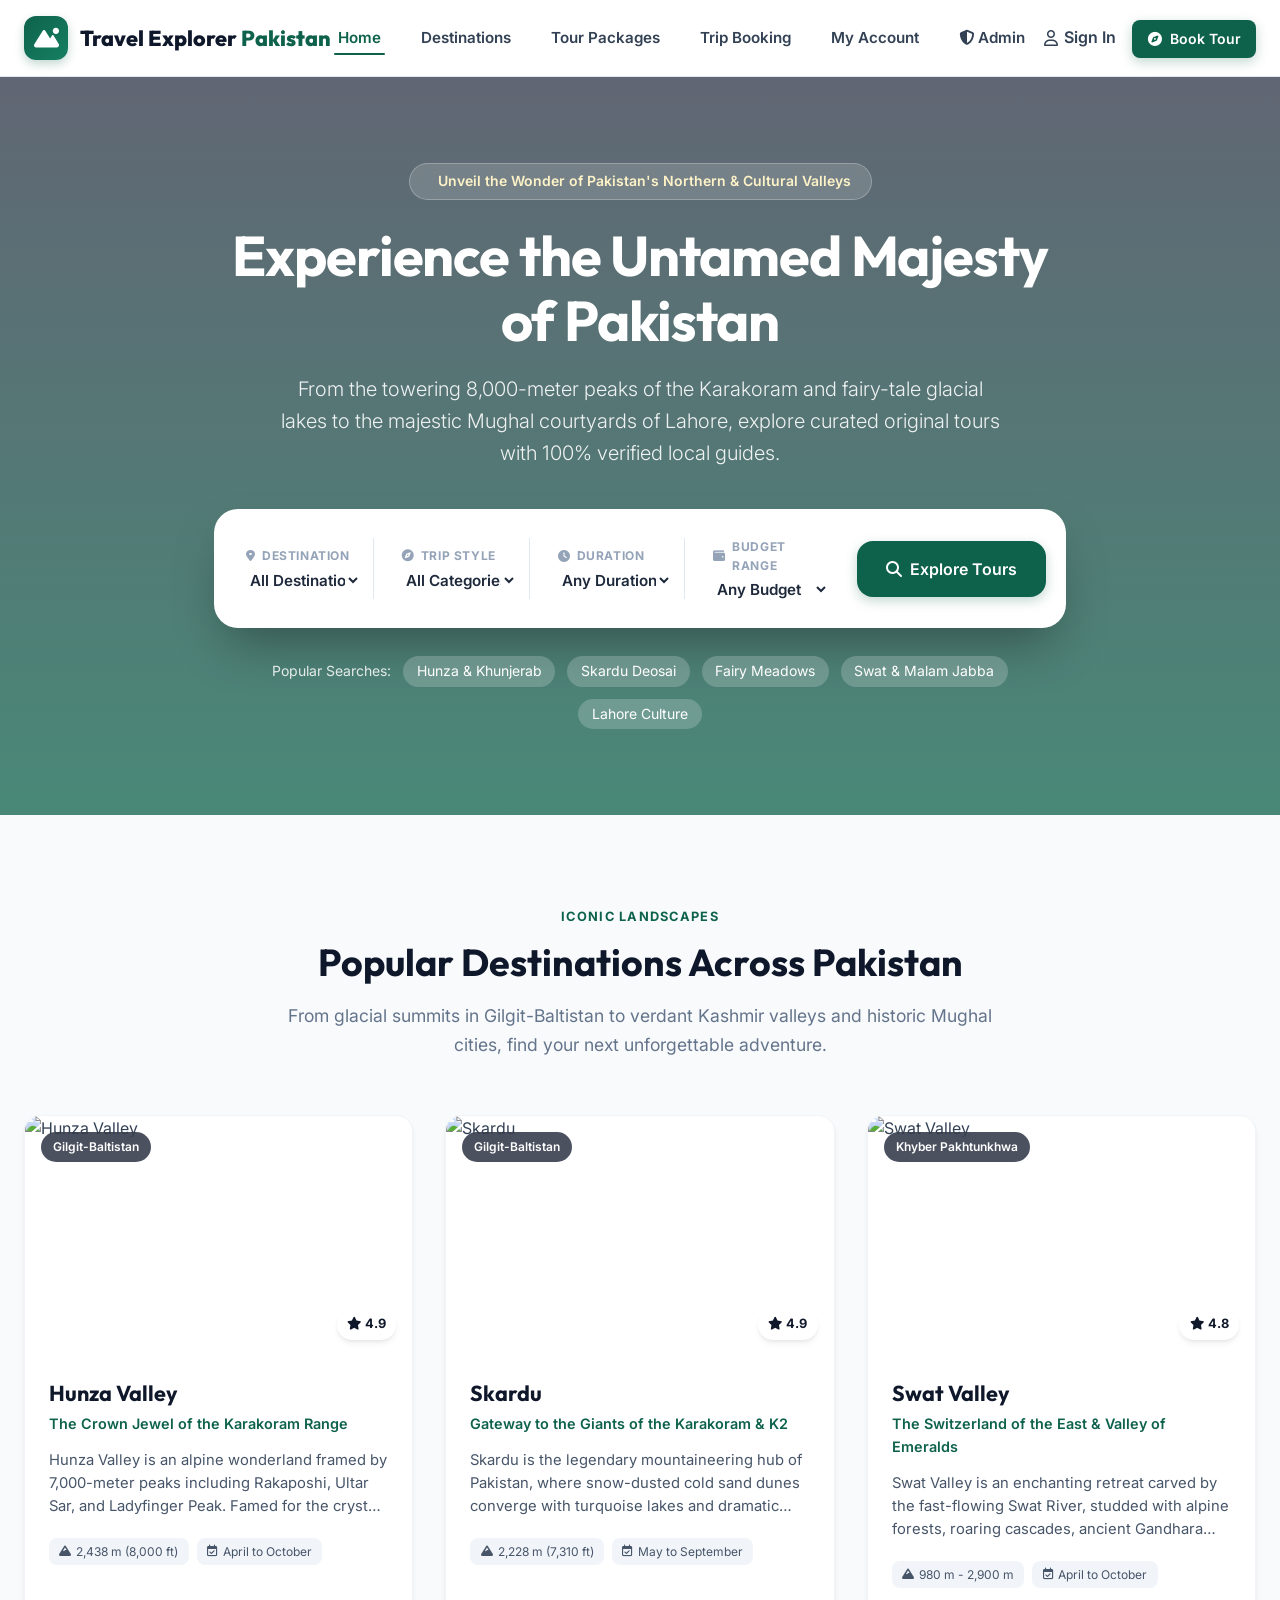
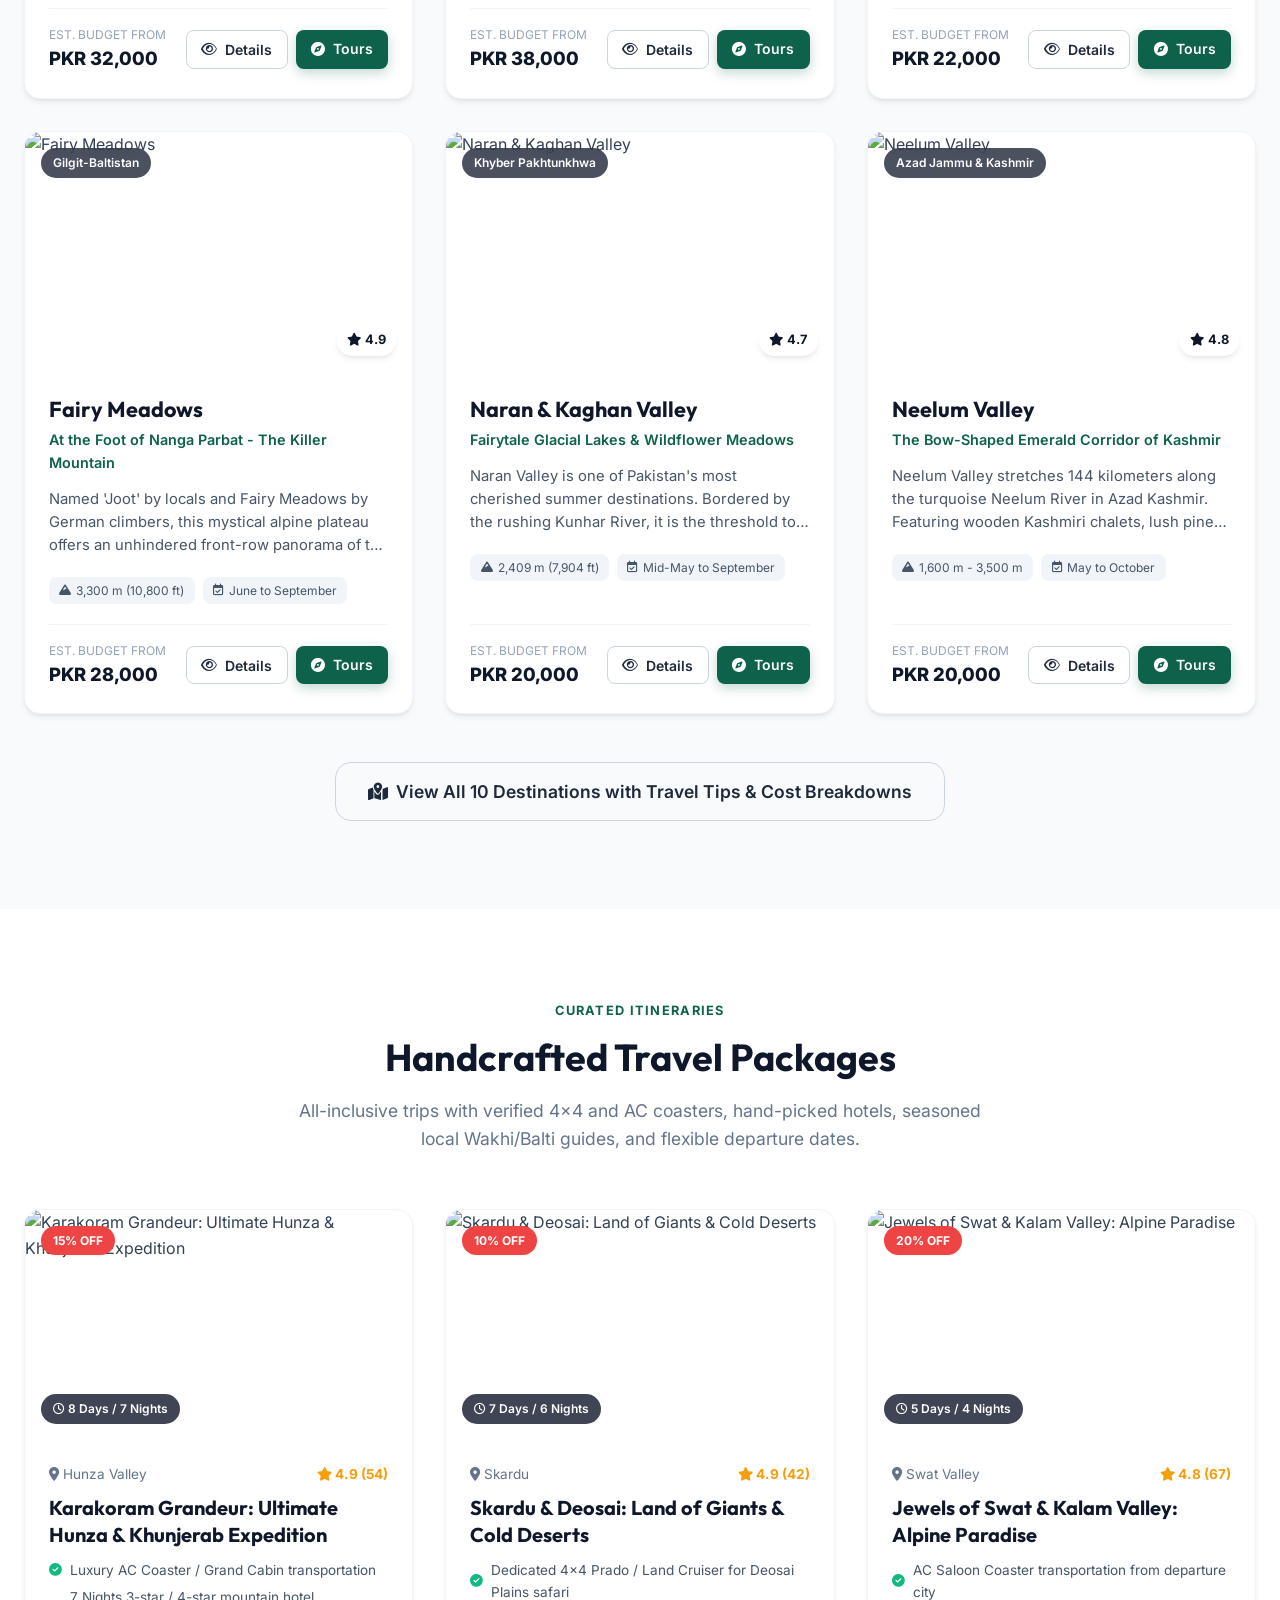
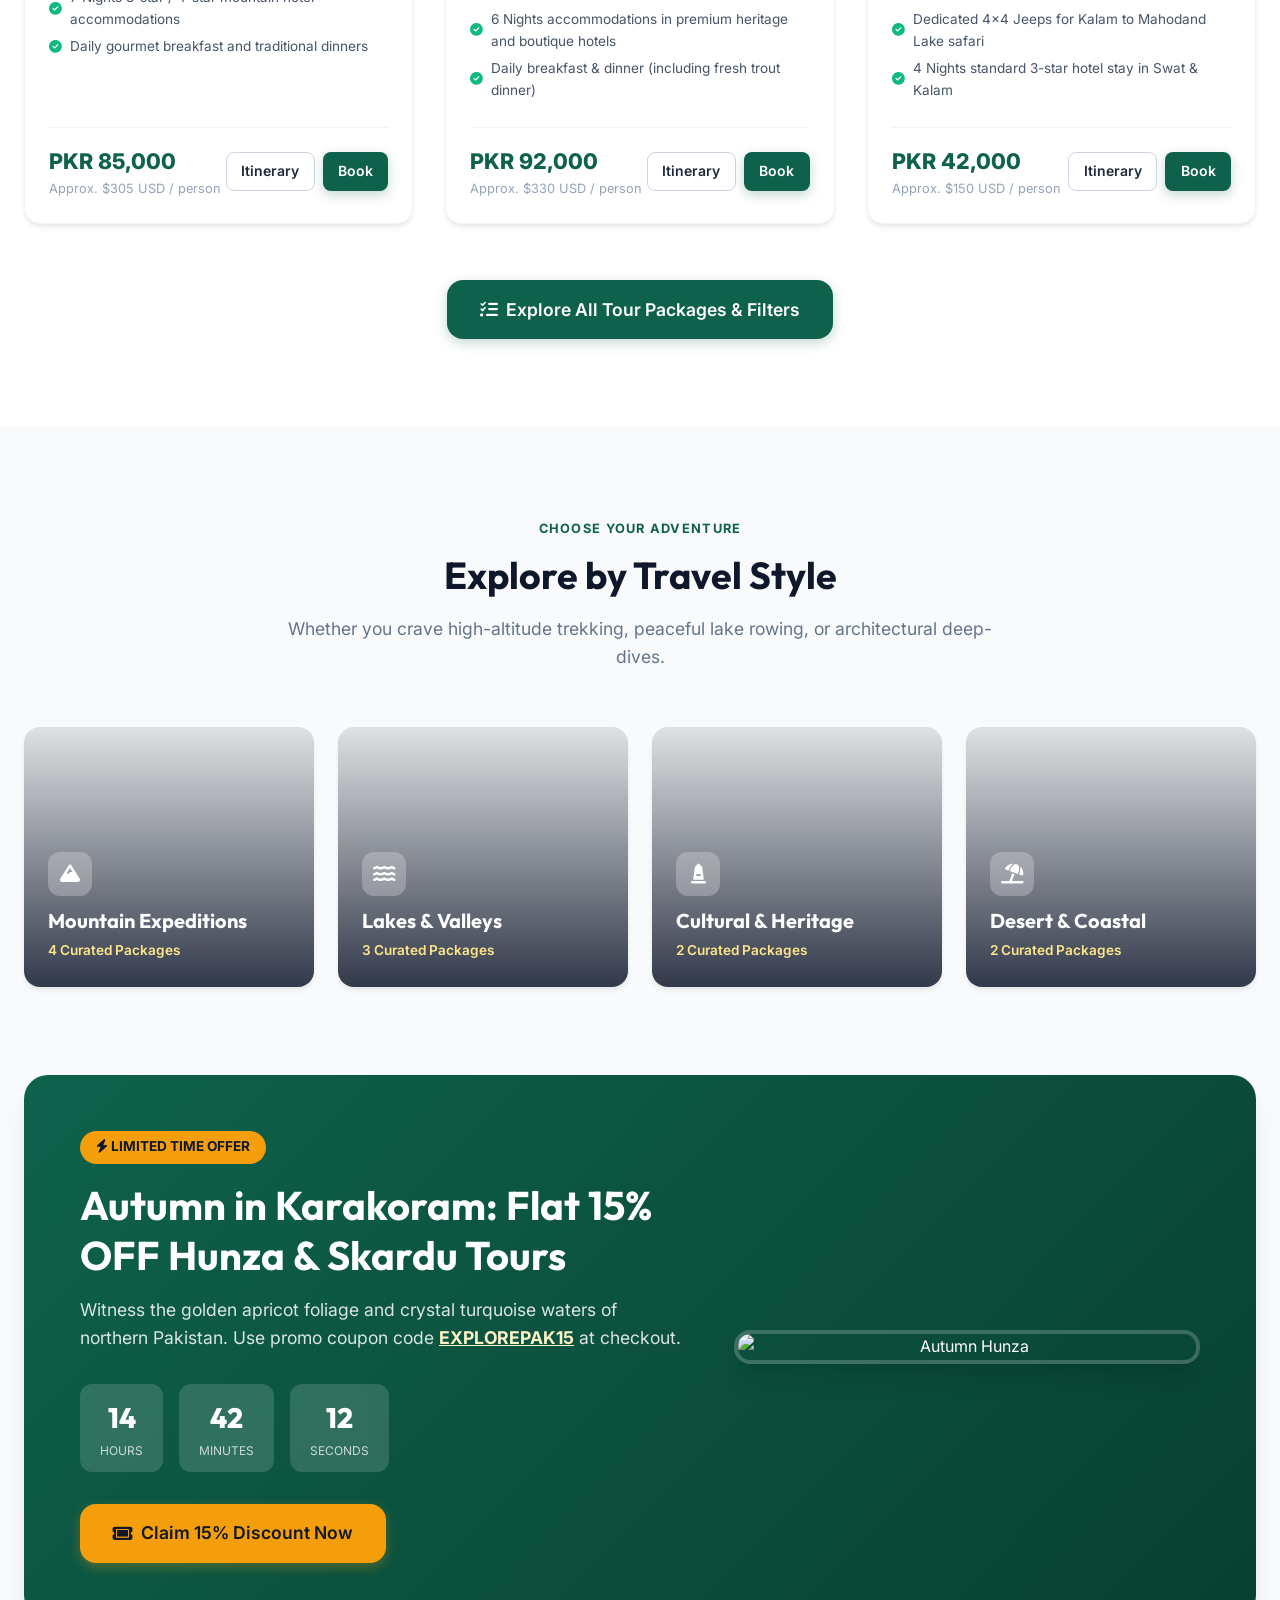
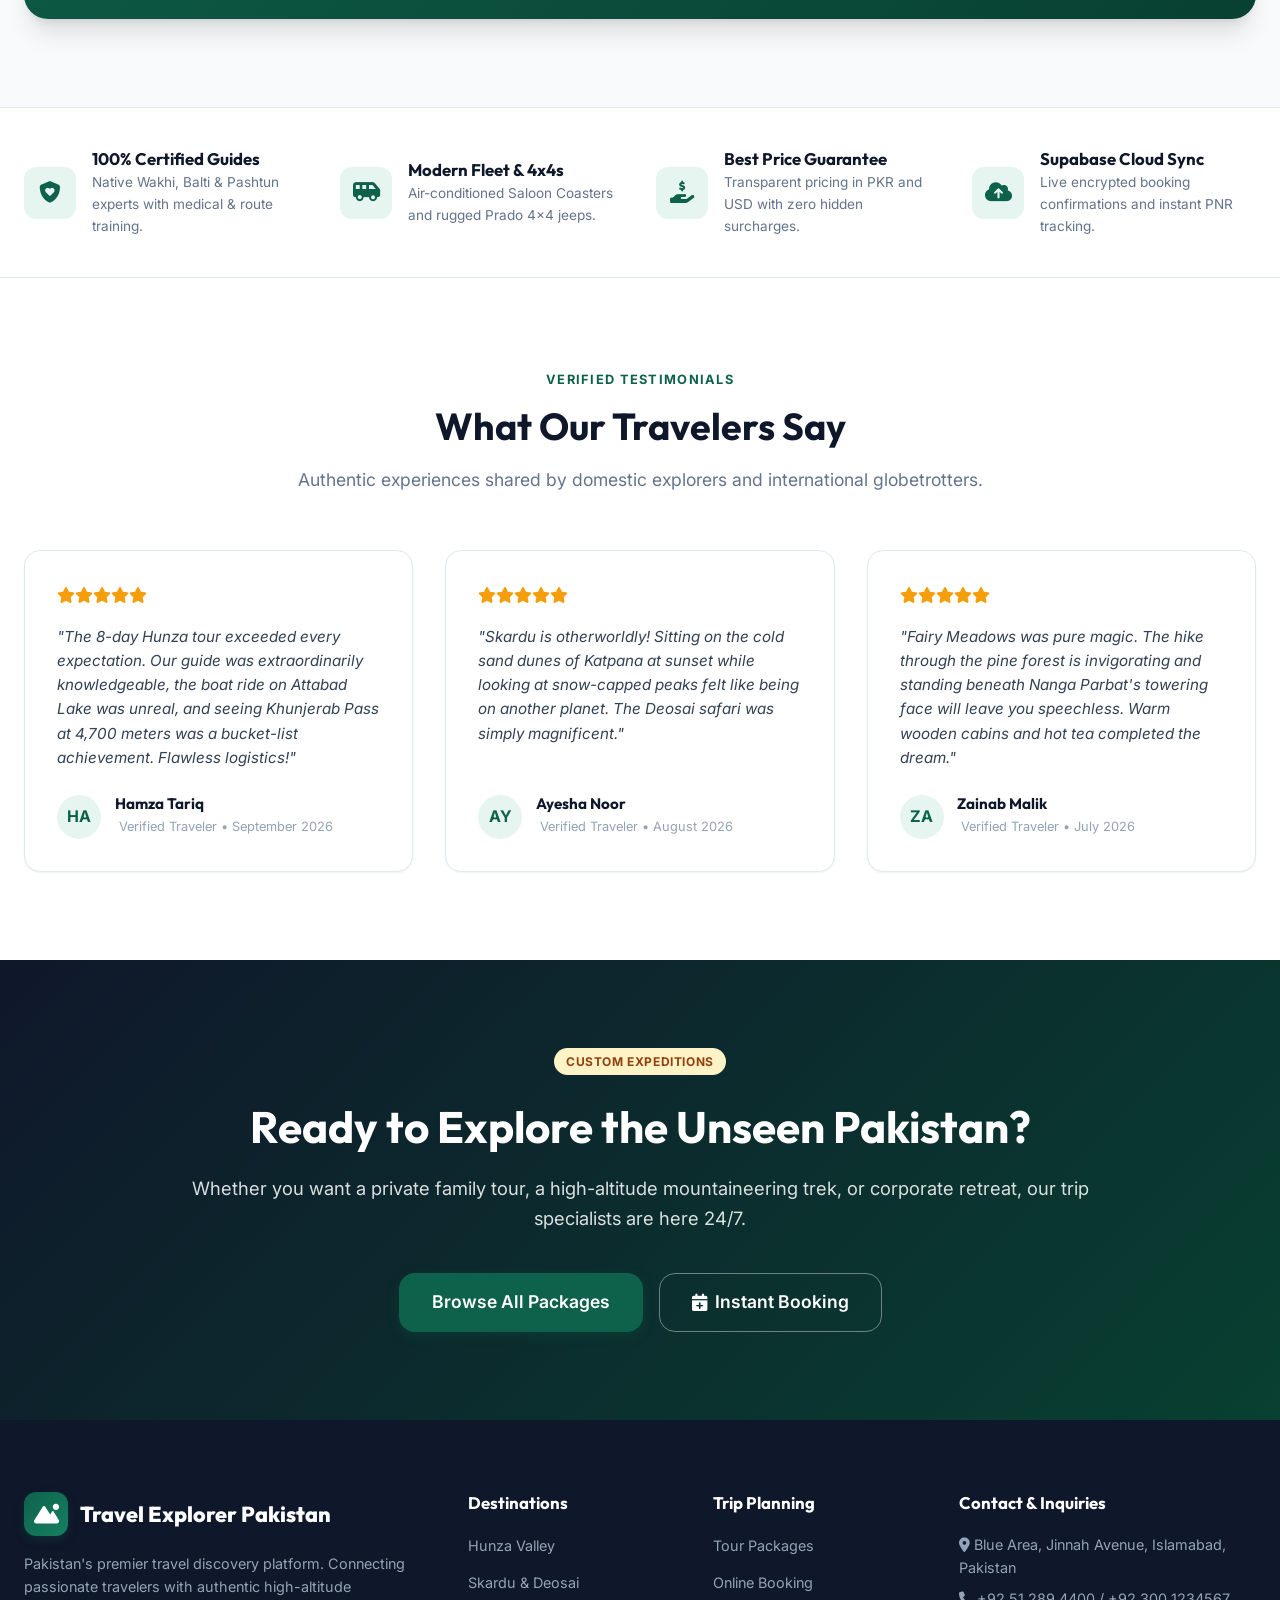
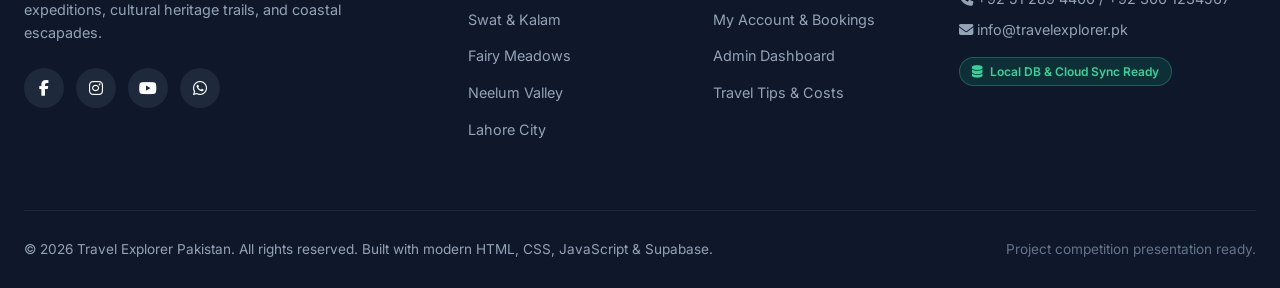
==== index.html @ 81112fff "feat: complete Travel Explorer Pakistan platform with Supabase integration, booking engine, admin pa" ====
<!DOCTYPE html>
<html lang="en">
<head>
  <meta charset="UTF-8">
  <meta name="viewport" content="width=device-width, initial-scale=1.0">
  <title>Travel Explorer Pakistan | Discover Mountains, Valleys & Heritage</title>
  <meta name="description" content="Discover Pakistan's breathtaking landscapes, ancient Silk Route heritage, and curated tour packages to Hunza, Skardu, Swat, Fairy Meadows, and beyond.">
  
  <!-- Fonts & Icons -->
  <link rel="stylesheet" href="https://cdnjs.cloudflare.com/ajax/libs/font-awesome/6.5.1/css/all.min.css">
  <link rel="stylesheet" href="css/main.css">
  
  <!-- Supabase CDN Client -->
  <script src="https://cdn.jsdelivr.net/npm/@supabase/supabase-js@2"></script>
</head>
<body>

  <!-- ================= NAVIGATION BAR ================= -->
  <header class="navbar">
    <div class="container nav-container">
      <a href="index.html" class="brand-logo">
        <div class="brand-symbol">
          <i class="fa-solid fa-mountain-sun"></i>
        </div>
        <div class="brand-text">Travel Explorer <span>Pakistan</span></div>
      </a>

      <nav>
        <ul class="nav-links">
          <li><a href="index.html" class="nav-link active">Home</a></li>
          <li><a href="destinations.html" class="nav-link">Destinations</a></li>
          <li><a href="packages.html" class="nav-link">Tour Packages</a></li>
          <li><a href="booking.html" class="nav-link">Trip Booking</a></li>
          <li><a href="account.html" class="nav-link">My Account</a></li>
          <li><a href="admin.html" class="nav-link text-primary"><i class="fa-solid fa-shield-halved"></i> Admin</a></li>
        </ul>
      </nav>

      <div class="nav-actions">
        <div id="nav-auth-container">
          <!-- Populated dynamically by auth.js -->
          <a href="account.html?tab=login" class="nav-btn-link"><i class="fa-regular fa-user"></i> Sign In</a>
          <a href="packages.html" class="btn btn-primary btn-sm"><i class="fa-solid fa-compass"></i> Book Tour</a>
        </div>
        <button class="mobile-toggle" aria-label="Toggle Menu">
          <i class="fa-solid fa-bars"></i>
        </button>
      </div>
    </div>
  </header>

  <main>
    <!-- ================= HERO SECTION ================= -->
    <section class="hero">
      <div class="container hero-content">
        <div class="hero-pill">
          <i class="fa-solid fa-sparkles"></i> Unveil the Wonder of Pakistan's Northern & Cultural Valleys
        </div>
        <h1 class="hero-title">Experience the Untamed Majesty of Pakistan</h1>
        <p class="hero-subtitle">
          From the towering 8,000-meter peaks of the Karakoram and fairy-tale glacial lakes to the majestic Mughal courtyards of Lahore, explore curated original tours with 100% verified local guides.
        </p>

        <!-- Big Travel Search Box -->
        <form id="hero-search-form" class="hero-search-box">
          <div class="search-field">
            <label class="search-label" for="search-destination"><i class="fa-solid fa-location-dot"></i> Destination</label>
            <select id="search-destination" class="search-select">
              <option value="">All Destinations</option>
              <option value="hunza-valley">Hunza Valley</option>
              <option value="skardu-valley">Skardu & Deosai</option>
              <option value="swat-valley">Swat & Kalam</option>
              <option value="fairy-meadows">Fairy Meadows (Nanga Parbat)</option>
              <option value="neelum-valley">Neelum Valley Kashmir</option>
              <option value="naran-kaghan">Naran & Babusar Top</option>
              <option value="lahore-heritage">Lahore Heritage</option>
              <option value="karachi-coastal">Karachi & Churna Island</option>
              <option value="islamabad-capital">Islamabad Capital</option>
              <option value="murree-galiyat">Murree & Galiyat</option>
            </select>
          </div>

          <div class="search-field">
            <label class="search-label" for="search-category"><i class="fa-solid fa-compass"></i> Trip Style</label>
            <select id="search-category" class="search-select">
              <option value="">All Categories</option>
              <option value="Mountain Expeditions">Mountain Expeditions</option>
              <option value="Lakes & Valleys">Lakes & Valleys</option>
              <option value="Cultural & Heritage">Cultural & Heritage</option>
              <option value="Desert & Coastal">Desert & Coastal</option>
            </select>
          </div>

          <div class="search-field">
            <label class="search-label" for="search-duration"><i class="fa-solid fa-clock"></i> Duration</label>
            <select id="search-duration" class="search-select">
              <option value="">Any Duration</option>
              <option value="short">Short Getaway (3 - 4 Days)</option>
              <option value="medium">Classic Expedition (5 - 6 Days)</option>
              <option value="long">Grand Tour (7 - 8+ Days)</option>
            </select>
          </div>

          <div class="search-field">
            <label class="search-label" for="search-budget"><i class="fa-solid fa-wallet"></i> Budget Range</label>
            <select id="search-budget" class="search-select">
              <option value="">Any Budget</option>
              <option value="35000">Under PKR 35,000</option>
              <option value="60000">PKR 35,000 - 60,000</option>
              <option value="90000">PKR 60,000 - 90,000</option>
              <option value="90001">PKR 90,000+</option>
            </select>
          </div>

          <button type="submit" class="btn btn-primary hero-search-btn">
            <i class="fa-solid fa-magnifying-glass"></i> Explore Tours
          </button>
        </form>

        <!-- Quick Trending Tags -->
        <div class="quick-tags">
          <span style="opacity: 0.85;">Popular Searches:</span>
          <a href="packages.html?dest=hunza-valley" class="quick-tag-chip">Hunza & Khunjerab</a>
          <a href="packages.html?dest=skardu-valley" class="quick-tag-chip">Skardu Deosai</a>
          <a href="packages.html?dest=fairy-meadows" class="quick-tag-chip">Fairy Meadows</a>
          <a href="packages.html?dest=swat-valley" class="quick-tag-chip">Swat & Malam Jabba</a>
          <a href="packages.html?dest=lahore-heritage" class="quick-tag-chip">Lahore Culture</a>
        </div>
      </div>
    </section>

    <!-- ================= POPULAR DESTINATIONS ================= -->
    <section class="section">
      <div class="container">
        <div class="section-header">
          <span class="section-badge">Iconic Landscapes</span>
          <h2 class="section-title">Popular Destinations Across Pakistan</h2>
          <p class="section-subtitle">
            From glacial summits in Gilgit-Baltistan to verdant Kashmir valleys and historic Mughal cities, find your next unforgettable adventure.
          </p>
        </div>

        <div id="home-destinations-container" class="destinations-grid">
          <!-- Populated by JavaScript -->
        </div>

        <div style="text-align: center; margin-top: 3rem;">
          <a href="destinations.html" class="btn btn-outline btn-lg">
            <i class="fa-solid fa-map-location-dot"></i> View All 10 Destinations with Travel Tips & Cost Breakdowns
          </a>
        </div>
      </div>
    </section>

    <!-- ================= FEATURED TOUR PACKAGES ================= -->
    <section class="section section-alt">
      <div class="container">
        <div class="section-header">
          <span class="section-badge">Curated Itineraries</span>
          <h2 class="section-title">Handcrafted Travel Packages</h2>
          <p class="section-subtitle">
            All-inclusive trips with verified 4x4 and AC coasters, hand-picked hotels, seasoned local Wakhi/Balti guides, and flexible departure dates.
          </p>
        </div>

        <div id="home-packages-container" class="packages-grid">
          <!-- Populated by JavaScript -->
        </div>

        <div style="text-align: center; margin-top: 3.5rem;">
          <a href="packages.html" class="btn btn-primary btn-lg">
            <i class="fa-solid fa-list-check"></i> Explore All Tour Packages & Filters
          </a>
        </div>
      </div>
    </section>

    <!-- ================= TRAVEL CATEGORIES ================= -->
    <section class="section">
      <div class="container">
        <div class="section-header">
          <span class="section-badge">Choose Your Adventure</span>
          <h2 class="section-title">Explore by Travel Style</h2>
          <p class="section-subtitle">
            Whether you crave high-altitude trekking, peaceful lake rowing, or architectural deep-dives.
          </p>
        </div>

        <div class="categories-grid">
          <a href="packages.html?cat=Mountain+Expeditions" class="cat-card">
            <div class="cat-card-bg" style="background-image: url('https://images.unsplash.com/photo-1589182373726-e4f658ab50f0?auto=format&fit=crop&w=800&q=80');"></div>
            <div class="cat-card-overlay"></div>
            <div class="cat-card-content">
              <div class="cat-icon-badge"><i class="fa-solid fa-mountain"></i></div>
              <h3 class="cat-card-title">Mountain Expeditions</h3>
              <span class="cat-card-count">4 Curated Packages</span>
            </div>
          </a>

          <a href="packages.html?cat=Lakes+%26+Valleys" class="cat-card">
            <div class="cat-card-bg" style="background-image: url('https://images.unsplash.com/photo-1506744038136-46273834b3fb?auto=format&fit=crop&w=800&q=80');"></div>
            <div class="cat-card-overlay"></div>
            <div class="cat-card-content">
              <div class="cat-icon-badge"><i class="fa-solid fa-water"></i></div>
              <h3 class="cat-card-title">Lakes & Valleys</h3>
              <span class="cat-card-count">3 Curated Packages</span>
            </div>
          </a>

          <a href="packages.html?cat=Cultural+%26+Heritage" class="cat-card">
            <div class="cat-card-bg" style="background-image: url('https://images.unsplash.com/photo-1588668214407-6ea9a6d8c272?auto=format&fit=crop&w=800&q=80');"></div>
            <div class="cat-card-overlay"></div>
            <div class="cat-card-content">
              <div class="cat-icon-badge"><i class="fa-solid fa-monument"></i></div>
              <h3 class="cat-card-title">Cultural & Heritage</h3>
              <span class="cat-card-count">2 Curated Packages</span>
            </div>
          </a>

          <a href="packages.html?cat=Desert+%26+Coastal" class="cat-card">
            <div class="cat-card-bg" style="background-image: url('https://images.unsplash.com/photo-1507525428034-b723cf961d3e?auto=format&fit=crop&w=800&q=80');"></div>
            <div class="cat-card-overlay"></div>
            <div class="cat-card-content">
              <div class="cat-icon-badge"><i class="fa-solid fa-umbrella-beach"></i></div>
              <h3 class="cat-card-title">Desert & Coastal</h3>
              <span class="cat-card-count">2 Curated Packages</span>
            </div>
          </a>
        </div>
      </div>
    </section>

    <!-- ================= SPECIAL OFFERS ================= -->
    <section class="section" style="padding-top: 0;">
      <div class="container">
        <div class="offers-card">
          <div>
            <span class="offers-badge"><i class="fa-solid fa-bolt"></i> LIMITED TIME OFFER</span>
            <h2 class="offers-title">Autumn in Karakoram: Flat 15% OFF Hunza & Skardu Tours</h2>
            <p class="offers-text">
              Witness the golden apricot foliage and crystal turquoise waters of northern Pakistan. Use promo coupon code <strong style="color: #fef3c7; text-decoration: underline;">EXPLOREPAK15</strong> at checkout.
            </p>
            
            <div class="countdown-box">
              <div class="countdown-unit">
                <div class="countdown-num" id="count-hours">14</div>
                <div class="countdown-label">Hours</div>
              </div>
              <div class="countdown-unit">
                <div class="countdown-num" id="count-mins">42</div>
                <div class="countdown-label">Minutes</div>
              </div>
              <div class="countdown-unit">
                <div class="countdown-num" id="count-secs">15</div>
                <div class="countdown-label">Seconds</div>
              </div>
            </div>

            <a href="packages.html?coupon=EXPLOREPAK15" class="btn btn-accent btn-lg">
              <i class="fa-solid fa-ticket"></i> Claim 15% Discount Now
            </a>
          </div>

          <div style="text-align: center;">
            <img src="https://images.unsplash.com/photo-1589182373726-e4f658ab50f0?auto=format&fit=crop&w=700&q=80" 
                 alt="Autumn Hunza" 
                 style="border-radius: var(--radius-lg); box-shadow: var(--shadow-xl); border: 4px solid rgba(255,255,255,0.2);">
          </div>
        </div>
      </div>
    </section>

    <!-- ================= TRUST & VALUE PROP STRIP ================= -->
    <section class="trust-strip">
      <div class="container">
        <div class="trust-grid">
          <div class="trust-item">
            <div class="trust-icon"><i class="fa-solid fa-shield-heart"></i></div>
            <div>
              <h4>100% Certified Guides</h4>
              <p>Native Wakhi, Balti & Pashtun experts with medical & route training.</p>
            </div>
          </div>

          <div class="trust-item">
            <div class="trust-icon"><i class="fa-solid fa-van-shuttle"></i></div>
            <div>
              <h4>Modern Fleet & 4x4s</h4>
              <p>Air-conditioned Saloon Coasters and rugged Prado 4x4 jeeps.</p>
            </div>
          </div>

          <div class="trust-item">
            <div class="trust-icon"><i class="fa-solid fa-hand-holding-dollar"></i></div>
            <div>
              <h4>Best Price Guarantee</h4>
              <p>Transparent pricing in PKR and USD with zero hidden surcharges.</p>
            </div>
          </div>

          <div class="trust-item">
            <div class="trust-icon"><i class="fa-solid fa-cloud-arrow-up"></i></div>
            <div>
              <h4>Supabase Cloud Sync</h4>
              <p>Live encrypted booking confirmations and instant PNR tracking.</p>
            </div>
          </div>
        </div>
      </div>
    </section>

    <!-- ================= CUSTOMER REVIEWS ================= -->
    <section class="section section-alt">
      <div class="container">
        <div class="section-header">
          <span class="section-badge">Verified Testimonials</span>
          <h2 class="section-title">What Our Travelers Say</h2>
          <p class="section-subtitle">
            Authentic experiences shared by domestic explorers and international globetrotters.
          </p>
        </div>

        <div id="home-reviews-container" class="reviews-grid">
          <!-- Populated by JavaScript -->
        </div>
      </div>
    </section>

    <!-- ================= CALL TO ACTION ================= -->
    <section class="section" style="background: linear-gradient(135deg, var(--slate-900) 0%, var(--primary-dark) 100%); color: var(--white); text-align: center;">
      <div class="container container-narrow">
        <span class="badge badge-accent" style="margin-bottom: 1.5rem;">CUSTOM EXPEDITIONS</span>
        <h2 style="color: var(--white); font-size: 2.75rem; margin-bottom: 1.25rem;">Ready to Explore the Unseen Pakistan?</h2>
        <p style="font-size: 1.15rem; color: rgba(255,255,255,0.85); margin-bottom: 2.5rem;">
          Whether you want a private family tour, a high-altitude mountaineering trek, or corporate retreat, our trip specialists are here 24/7.
        </p>
        <div style="display: flex; gap: 1rem; justify-content: center; flex-wrap: wrap;">
          <a href="packages.html" class="btn btn-primary btn-lg">Browse All Packages</a>
          <a href="booking.html" class="btn btn-outline btn-lg" style="color: var(--white); border-color: rgba(255,255,255,0.4);">
            <i class="fa-solid fa-calendar-plus"></i> Instant Booking
          </a>
        </div>
      </div>
    </section>
  </main>

  <!-- ================= FOOTER ================= -->
  <footer class="footer">
    <div class="container">
      <div class="footer-grid">
        <div class="footer-brand">
          <div class="brand-logo" style="color: var(--white); margin-bottom: 1rem;">
            <div class="brand-symbol"><i class="fa-solid fa-mountain-sun"></i></div>
            <span>Travel Explorer Pakistan</span>
          </div>
          <p>
            Pakistan's premier travel discovery platform. Connecting passionate travelers with authentic high-altitude expeditions, cultural heritage trails, and coastal escapades.
          </p>
          <div class="footer-social-links">
            <a href="#" class="footer-social-btn" aria-label="Facebook"><i class="fa-brands fa-facebook-f"></i></a>
            <a href="#" class="footer-social-btn" aria-label="Instagram"><i class="fa-brands fa-instagram"></i></a>
            <a href="#" class="footer-social-btn" aria-label="YouTube"><i class="fa-brands fa-youtube"></i></a>
            <a href="#" class="footer-social-btn" aria-label="WhatsApp"><i class="fa-brands fa-whatsapp"></i></a>
          </div>
        </div>

        <div class="footer-col">
          <h4>Destinations</h4>
          <ul class="footer-links">
            <li><a href="destinations.html#hunza-valley">Hunza Valley</a></li>
            <li><a href="destinations.html#skardu-valley">Skardu & Deosai</a></li>
            <li><a href="destinations.html#swat-valley">Swat & Kalam</a></li>
            <li><a href="destinations.html#fairy-meadows">Fairy Meadows</a></li>
            <li><a href="destinations.html#neelum-valley">Neelum Valley</a></li>
            <li><a href="destinations.html#lahore-heritage">Lahore City</a></li>
          </ul>
        </div>

        <div class="footer-col">
          <h4>Trip Planning</h4>
          <ul class="footer-links">
            <li><a href="packages.html">Tour Packages</a></li>
            <li><a href="booking.html">Online Booking</a></li>
            <li><a href="account.html">My Account & Bookings</a></li>
            <li><a href="admin.html">Admin Dashboard</a></li>
            <li><a href="destinations.html">Travel Tips & Costs</a></li>
          </ul>
        </div>

        <div class="footer-col">
          <h4>Contact & Inquiries</h4>
          <p style="font-size: 0.9rem; margin-bottom: 0.5rem;"><i class="fa-solid fa-location-dot text-primary"></i> Blue Area, Jinnah Avenue, Islamabad, Pakistan</p>
          <p style="font-size: 0.9rem; margin-bottom: 0.5rem;"><i class="fa-solid fa-phone text-primary"></i> +92 51 289 4400 / +92 300 1234567</p>
          <p style="font-size: 0.9rem; margin-bottom: 1rem;"><i class="fa-solid fa-envelope text-primary"></i> info@travelexplorer.pk</p>
          <div>
            <span id="footer-supabase-status" class="backend-status-badge">
              <i class="fa-solid fa-spinner fa-spin"></i> Checking Supabase Backend...
            </span>
          </div>
        </div>
      </div>

      <div class="footer-bottom">
        <p>&copy; 2026 Travel Explorer Pakistan. All rights reserved. Built with modern HTML, CSS, JavaScript & Supabase.</p>
        <p style="color: var(--slate-500);">Project competition presentation ready.</p>
      </div>
    </div>
  </footer>

  <!-- ================= DESTINATION QUICK VIEW MODAL ================= -->
  <div id="destination-modal" class="modal-backdrop">
    <div class="modal-dialog modal-dialog-lg">
      <div class="modal-header">
        <div>
          <h3 id="dest-modal-title" class="modal-title">Destination Name</h3>
          <span id="dest-modal-tagline" class="text-primary font-semibold text-sm">Tagline</span>
        </div>
        <button class="modal-close" onclick="closeModal('destination-modal')">&times;</button>
      </div>
      <div class="modal-body">
        <div style="position: relative; height: 280px; border-radius: var(--radius-md); overflow: hidden; margin-bottom: 1.5rem;">
          <img id="dest-modal-img" src="" alt="Destination" style="width: 100%; height: 100%; object-fit: cover;">
          <div style="position: absolute; bottom: 1rem; left: 1rem; display: flex; gap: 0.5rem;">
            <span id="dest-modal-province" class="badge badge-primary">Province</span>
            <span class="badge" style="background: rgba(15,23,42,0.8); color: white;"><i class="fa-solid fa-mountain"></i> Alt: <span id="dest-modal-altitude"></span></span>
          </div>
        </div>

        <p id="dest-modal-desc" style="color: var(--slate-700); line-height: 1.6; margin-bottom: 1.5rem;"></p>

        <!-- Key Information Grid -->
        <div style="display: grid; grid-template-columns: repeat(auto-fit, minmax(200px, 1fr)); gap: 1rem; margin-bottom: 1.5rem; background: var(--slate-50); padding: 1.25rem; border-radius: var(--radius-md);">
          <div>
            <strong style="display: block; font-size: 0.8rem; color: var(--slate-400); text-transform: uppercase;">Best Time to Visit</strong>
            <span id="dest-modal-best-time" style="font-weight: 600; color: var(--slate-900);"></span>
          </div>
          <div>
            <strong style="display: block; font-size: 0.8rem; color: var(--slate-400); text-transform: uppercase;">Estimated Cost (Budget)</strong>
            <span id="dest-modal-cost-budget" style="font-weight: 700; color: var(--primary);"></span>
          </div>
          <div>
            <strong style="display: block; font-size: 0.8rem; color: var(--slate-400); text-transform: uppercase;">Estimated Cost (Mid-Range)</strong>
            <span id="dest-modal-cost-mid" style="font-weight: 700; color: var(--slate-900);"></span>
          </div>
          <div>
            <strong style="display: block; font-size: 0.8rem; color: var(--slate-400); text-transform: uppercase;">Estimated Cost (Luxury)</strong>
            <span id="dest-modal-cost-luxury" style="font-weight: 700; color: var(--accent-hover);"></span>
          </div>
        </div>

        <!-- Attractions & Activities -->
        <div style="display: grid; grid-template-columns: 1fr 1fr; gap: 1.5rem; margin-bottom: 1.5rem;">
          <div>
            <h4 style="font-size: 1.05rem; margin-bottom: 0.75rem;"><i class="fa-solid fa-landmark text-primary"></i> Popular Attractions</h4>
            <ul id="dest-modal-attractions" style="list-style: none; display: flex; flex-direction: column; gap: 0.4rem; font-size: 0.9rem;"></ul>
          </div>
          <div>
            <h4 style="font-size: 1.05rem; margin-bottom: 0.75rem;"><i class="fa-solid fa-person-hiking text-accent"></i> Available Activities</h4>
            <ul id="dest-modal-activities" style="list-style: none; display: flex; flex-direction: column; gap: 0.4rem; font-size: 0.9rem;"></ul>
          </div>
        </div>

        <div>
          <h4 style="font-size: 1.05rem; margin-bottom: 0.75rem;"><i class="fa-solid fa-circle-info text-info"></i> Essential Travel Tips</h4>
          <ul id="dest-modal-tips" style="list-style: none; display: flex; flex-direction: column; gap: 0.4rem; font-size: 0.9rem;"></ul>
        </div>
      </div>
      <div class="modal-footer">
        <button class="btn btn-outline" onclick="closeModal('destination-modal')">Close</button>
        <a id="dest-modal-book-btn" href="packages.html" class="btn btn-primary"><i class="fa-solid fa-compass"></i> Find Tours for this Destination</a>
      </div>
    </div>
  </div>

  <!-- Scripts -->
  <script src="js/data.js"></script>
  <script src="js/supabase-config.js"></script>
  <script src="js/db.js"></script>
  <script src="js/auth.js"></script>
  <script src="js/main.js"></script>
  <script>
    // Populate Home Page Content
    document.addEventListener("DOMContentLoaded", async () => {
      // 1. Render Featured Destinations (Top 6)
      const destinations = await TEP_DB.getDestinations();
      const destContainer = document.getElementById("home-destinations-container");
      if (destContainer && destinations) {
        destContainer.innerHTML = destinations.slice(0, 6).map(d => `
          <div class="dest-card">
            <div class="dest-card-image-wrap">
              <img src="${d.image_url}" alt="${d.name}" class="dest-card-img" loading="lazy">
              <span class="dest-badge-province">${d.province}</span>
              <div class="dest-rating">
                <i class="fa-solid fa-star text-accent"></i> ${d.rating || '4.9'}
              </div>
            </div>
            <div class="dest-card-body">
              <h3 class="dest-card-title">${d.name}</h3>
              <p class="dest-card-tagline">${d.tagline || d.province}</p>
              <p class="dest-card-desc">${d.description}</p>
              
              <div class="dest-meta-pills">
                <span class="dest-meta-pill"><i class="fa-solid fa-mountain"></i> ${d.altitude || 'High Altitude'}</span>
                <span class="dest-meta-pill"><i class="fa-regular fa-calendar-check"></i> ${d.best_time.split('(')[0]}</span>
              </div>

              <div class="dest-card-footer">
                <div class="dest-price-box">
                  <span class="dest-price-label">Est. Budget From</span>
                  <span class="dest-price-val">PKR ${d.estimated_cost?.budget_pkr?.toLocaleString() || '25,000'}</span>
                </div>
                <div style="display: flex; gap: 0.5rem;">
                  <button onclick="openDestinationModal('${d.id}')" class="btn btn-outline btn-sm">
                    <i class="fa-regular fa-eye"></i> Details
                  </button>
                  <a href="packages.html?dest=${encodeURIComponent(d.id)}" class="btn btn-primary btn-sm">
                    <i class="fa-solid fa-compass"></i> Tours
                  </a>
                </div>
              </div>
            </div>
          </div>
        `).join("");
      }

      // 2. Render Featured Tour Packages (Top 3)
      const packages = await TEP_DB.getPackages();
      const pkgContainer = document.getElementById("home-packages-container");
      if (pkgContainer && packages) {
        pkgContainer.innerHTML = packages.slice(0, 3).map(p => `
          <div class="pkg-card">
            <div class="pkg-card-img-wrap">
              <img src="${p.image_url}" alt="${p.title}" class="pkg-card-img" loading="lazy">
              ${p.discount_percentage ? `<span class="pkg-discount-ribbon">${p.discount_percentage}% OFF</span>` : ''}
              <span class="pkg-duration-pill"><i class="fa-regular fa-clock"></i> ${p.duration}</span>
            </div>
            <div class="pkg-card-body">
              <div class="pkg-location-row">
                <span><i class="fa-solid fa-location-dot text-primary"></i> ${p.destination_name}</span>
                <span style="font-weight: 700; color: var(--accent);"><i class="fa-solid fa-star"></i> ${p.rating || '4.9'} (${p.reviews_count || 30})</span>
              </div>
              <h3 class="pkg-card-title">${p.title}</h3>
              <ul class="pkg-features-list">
                ${p.included_services.slice(0, 3).map(s => `<li><i class="fa-solid fa-circle-check"></i> ${s}</li>`).join("")}
              </ul>
              <div class="pkg-card-footer">
                <div class="pkg-price-group">
                  <span class="pkg-price-amount">PKR ${p.price_pkr.toLocaleString()}</span>
                  <span class="pkg-price-usd">Approx. $${p.price_usd} USD / person</span>
                </div>
                <div style="display: flex; gap: 0.5rem;">
                  <a href="package-details.html?id=${p.id}" class="btn btn-outline btn-sm">Itinerary</a>
                  <a href="booking.html?pkg=${p.id}" class="btn btn-primary btn-sm">Book</a>
                </div>
              </div>
            </div>
          </div>
        `).join("");
      }

      // 3. Render Reviews
      const reviews = await TEP_DB.getReviews();
      const revContainer = document.getElementById("home-reviews-container");
      if (revContainer && reviews) {
        revContainer.innerHTML = reviews.slice(0, 3).map(r => `
          <div class="review-card">
            <div class="review-stars">
              ${'<i class="fa-solid fa-star"></i>'.repeat(r.rating)}
            </div>
            <p class="review-text">"${r.comment}"</p>
            <div class="reviewer-profile">
              <div class="reviewer-avatar">${r.reviewer_name.substring(0, 2).toUpperCase()}</div>
              <div>
                <h4 class="reviewer-name">${r.reviewer_name}</h4>
                <span class="reviewer-trip"><i class="fa-solid fa-badge-check text-success"></i> Verified Traveler &bull; ${r.trip_date || '2026'}</span>
              </div>
            </div>
          </div>
        `).join("");
      }
    });
  </script>
</body>
</html>
---- css/main.css ----
/* ====================================================================
   TRAVEL EXPLORER PAKISTAN - DESIGN SYSTEM & STYLESHEET
   Professional, modern travel discovery platform for Pakistan.
   ==================================================================== */

@import url('https://fonts.googleapis.com/css2?family=Inter:wght@300;400;500;600;700&family=Outfit:wght@400;500;600;700;800&display=swap');

:root {
  /* Brand Colors */
  --primary: #0e624b;
  --primary-dark: #084031;
  --primary-light: #158062;
  --primary-subtle: #e6f5f0;
  
  --accent: #f59e0b;
  --accent-hover: #d97706;
  --accent-light: #fef3c7;
  
  --secondary: #0284c7;
  --danger: #ef4444;
  --success: #10b981;
  
  /* Neutral Slate Grayscale */
  --slate-900: #0f172a;
  --slate-800: #1e293b;
  --slate-700: #334155;
  --slate-600: #475569;
  --slate-500: #64748b;
  --slate-400: #94a3b8;
  --slate-300: #cbd5e1;
  --slate-200: #e2e8f0;
  --slate-100: #f1f5f9;
  --slate-50:  #f8fafc;
  --white:     #ffffff;

  /* Typography */
  --font-sans: 'Inter', -apple-system, BlinkMacSystemFont, 'Segoe UI', Roboto, sans-serif;
  --font-heading: 'Outfit', sans-serif;

  /* Elevations & Shadows */
  --shadow-sm: 0 1px 2px 0 rgb(0 0 0 / 0.05);
  --shadow-md: 0 4px 6px -1px rgb(0 0 0 / 0.07), 0 2px 4px -2px rgb(0 0 0 / 0.07);
  --shadow-lg: 0 10px 15px -3px rgb(0 0 0 / 0.08), 0 4px 6px -4px rgb(0 0 0 / 0.08);
  --shadow-xl: 0 20px 25px -5px rgb(0 0 0 / 0.1), 0 8px 10px -6px rgb(0 0 0 / 0.1);

  /* Transitions */
  --transition: all 0.25s cubic-bezier(0.4, 0, 0.2, 1);
  --radius-sm: 8px;
  --radius-md: 12px;
  --radius-lg: 16px;
  --radius-xl: 24px;
  --radius-full: 9999px;
}

/* Base Reset & Layout */
*, *::before, *::after {
  box-sizing: border-box;
  margin: 0;
  padding: 0;
}

html {
  scroll-behavior: smooth;
  font-size: 16px;
}

body {
  font-family: var(--font-sans);
  color: var(--slate-700);
  background-color: var(--slate-50);
  line-height: 1.6;
  -webkit-font-smoothing: antialiased;
  min-height: 100vh;
  display: flex;
  flex-direction: column;
}

main {
  flex: 1;
}

h1, h2, h3, h4, h5, h6 {
  font-family: var(--font-heading);
  color: var(--slate-900);
  line-height: 1.25;
  font-weight: 700;
}

a {
  color: inherit;
  text-decoration: none;
  transition: var(--transition);
}

img {
  max-width: 100%;
  height: auto;
  display: block;
}

button, input, select, textarea {
  font-family: inherit;
  font-size: inherit;
}

.container {
  width: 100%;
  max-width: 1280px;
  margin: 0 auto;
  padding: 0 1.5rem;
}

.container-narrow {
  max-width: 960px;
}

.container-fluid {
  max-width: 1440px;
}

/* ====================================================================
   BUTTONS & FORM CONTROLS
   ==================================================================== */
.btn {
  display: inline-flex;
  align-items: center;
  justify-content: center;
  gap: 0.5rem;
  padding: 0.75rem 1.5rem;
  font-weight: 600;
  border-radius: var(--radius-md);
  border: 1px solid transparent;
  cursor: pointer;
  transition: var(--transition);
  text-align: center;
  white-space: nowrap;
}

.btn-primary {
  background-color: var(--primary);
  color: var(--white);
  box-shadow: 0 4px 12px rgba(14, 98, 75, 0.25);
}

.btn-primary:hover {
  background-color: var(--primary-light);
  transform: translateY(-2px);
  box-shadow: 0 6px 16px rgba(14, 98, 75, 0.35);
}

.btn-accent {
  background-color: var(--accent);
  color: var(--slate-900);
  box-shadow: 0 4px 12px rgba(245, 158, 11, 0.3);
}

.btn-accent:hover {
  background-color: var(--accent-hover);
  color: var(--white);
  transform: translateY(-2px);
}

.btn-outline {
  background-color: transparent;
  border-color: var(--slate-300);
  color: var(--slate-800);
}

.btn-outline:hover {
  border-color: var(--primary);
  color: var(--primary);
  background-color: var(--primary-subtle);
}

.btn-white {
  background-color: var(--white);
  color: var(--slate-900);
}

.btn-white:hover {
  background-color: var(--slate-100);
}

.btn-danger {
  background-color: var(--danger);
  color: var(--white);
}

.btn-danger:hover {
  background-color: #dc2626;
}

.btn-sm {
  padding: 0.45rem 0.9rem;
  font-size: 0.875rem;
  border-radius: var(--radius-sm);
}

.btn-lg {
  padding: 0.9rem 2rem;
  font-size: 1.1rem;
  border-radius: var(--radius-lg);
}

.btn-block {
  width: 100%;
}

/* Badges */
.badge {
  display: inline-flex;
  align-items: center;
  gap: 0.35rem;
  padding: 0.25rem 0.75rem;
  font-size: 0.75rem;
  font-weight: 700;
  text-transform: uppercase;
  letter-spacing: 0.05em;
  border-radius: var(--radius-full);
}

.badge-primary { background: var(--primary-subtle); color: var(--primary); }
.badge-accent { background: var(--accent-light); color: #92400e; }
.badge-admin { background: #fee2e2; color: #991b1b; }
.badge-traveler { background: #e0f2fe; color: #075985; }
.badge-success { background: #d1fae5; color: #065f46; }
.badge-warning { background: #fef3c7; color: #92400e; }
.badge-info { background: #e0f2fe; color: #0284c7; }

/* Form Elements */
.form-group {
  margin-bottom: 1.25rem;
  display: flex;
  flex-direction: column;
  gap: 0.4rem;
}

.form-label {
  font-size: 0.875rem;
  font-weight: 600;
  color: var(--slate-800);
}

.form-control, .form-select {
  width: 100%;
  padding: 0.75rem 1rem;
  border: 1.5px solid var(--slate-200);
  border-radius: var(--radius-md);
  background-color: var(--white);
  color: var(--slate-900);
  transition: var(--transition);
}

.form-control:focus, .form-select:focus {
  outline: none;
  border-color: var(--primary);
  box-shadow: 0 0 0 4px var(--primary-subtle);
}

/* ====================================================================
   NAVIGATION BAR
   ==================================================================== */
.navbar {
  position: sticky;
  top: 0;
  z-index: 1000;
  background-color: rgba(255, 255, 255, 0.95);
  backdrop-filter: blur(12px);
  -webkit-backdrop-filter: blur(12px);
  border-bottom: 1px solid var(--slate-200);
  transition: var(--transition);
}

.nav-container {
  display: flex;
  align-items: center;
  justify-content: space-between;
  height: 4.75rem;
}

.brand-logo {
  display: flex;
  align-items: center;
  gap: 0.75rem;
  font-family: var(--font-heading);
  font-weight: 800;
  font-size: 1.35rem;
  color: var(--slate-900);
}

.brand-symbol {
  width: 2.75rem;
  height: 2.75rem;
  background: linear-gradient(135deg, var(--primary) 0%, #158062 100%);
  color: var(--white);
  border-radius: var(--radius-md);
  display: flex;
  align-items: center;
  justify-content: center;
  font-size: 1.25rem;
  box-shadow: 0 4px 10px rgba(14, 98, 75, 0.25);
}

.brand-text span {
  color: var(--primary);
}

.nav-links {
  display: flex;
  align-items: center;
  gap: 2rem;
  list-style: none;
}

.nav-link {
  font-weight: 600;
  font-size: 0.95rem;
  color: var(--slate-700);
  padding: 0.5rem 0.25rem;
  position: relative;
}

.nav-link:hover, .nav-link.active {
  color: var(--primary);
}

.nav-link.active::after {
  content: '';
  position: absolute;
  bottom: 0;
  left: 0;
  right: 0;
  height: 2px;
  background-color: var(--primary);
  border-radius: var(--radius-full);
}

.nav-actions {
  display: flex;
  align-items: center;
  gap: 1rem;
}

.nav-btn-link {
  font-weight: 600;
  color: var(--slate-700);
  padding: 0.5rem 0.75rem;
  display: inline-flex;
  align-items: center;
  gap: 0.4rem;
}

.nav-btn-link:hover {
  color: var(--primary);
}

/* User Dropdown */
.user-dropdown-wrapper {
  position: relative;
}

.btn-user-avatar {
  background: var(--slate-100);
  border: 1px solid var(--slate-200);
  padding: 0.35rem 0.75rem;
  border-radius: var(--radius-full);
  display: flex;
  align-items: center;
  gap: 0.5rem;
  cursor: pointer;
  transition: var(--transition);
}

.btn-user-avatar:hover {
  background: var(--slate-200);
}

.user-avatar-badge {
  width: 1.9rem;
  height: 1.9rem;
  background: var(--primary);
  color: var(--white);
  border-radius: var(--radius-full);
  display: flex;
  align-items: center;
  justify-content: center;
  font-size: 0.75rem;
  font-weight: 700;
}

.user-dropdown-menu {
  position: absolute;
  right: 0;
  top: calc(100% + 0.5rem);
  width: 250px;
  background: var(--white);
  border: 1px solid var(--slate-200);
  border-radius: var(--radius-lg);
  box-shadow: var(--shadow-xl);
  padding: 0.75rem 0;
  display: none;
  z-index: 1050;
  animation: fadeInDown 0.2s ease-out;
}

.user-dropdown-menu.show {
  display: block;
}

.dropdown-header {
  padding: 0.5rem 1.25rem 0.75rem;
}

.dropdown-divider {
  height: 1px;
  background: var(--slate-100);
  margin: 0.5rem 0;
}

.dropdown-item {
  display: flex;
  align-items: center;
  gap: 0.75rem;
  padding: 0.65rem 1.25rem;
  font-size: 0.9rem;
  color: var(--slate-700);
  width: 100%;
  border: none;
  background: none;
  cursor: pointer;
  text-align: left;
}

.dropdown-item:hover {
  background-color: var(--slate-50);
  color: var(--primary);
}

.mobile-toggle {
  display: none;
  background: none;
  border: none;
  font-size: 1.5rem;
  color: var(--slate-800);
  cursor: pointer;
  padding: 0.5rem;
}

/* ====================================================================
   HERO SECTION
   ==================================================================== */
.hero {
  position: relative;
  min-height: 82vh;
  display: flex;
  align-items: center;
  background: linear-gradient(180deg, rgba(15, 23, 42, 0.65) 0%, rgba(14, 98, 75, 0.75) 100%),
              url('https://images.unsplash.com/photo-1589182373726-e4f658ab50f0?auto=format&fit=crop&w=1920&q=80') center/cover no-repeat;
  color: var(--white);
  padding: 5rem 0;
}

.hero-content {
  text-align: center;
  max-width: 900px;
  margin: 0 auto;
}

.hero-pill {
  display: inline-flex;
  align-items: center;
  gap: 0.5rem;
  background: rgba(255, 255, 255, 0.15);
  backdrop-filter: blur(8px);
  padding: 0.4rem 1.25rem;
  border-radius: var(--radius-full);
  border: 1px solid rgba(255, 255, 255, 0.25);
  font-size: 0.875rem;
  font-weight: 600;
  margin-bottom: 1.5rem;
  color: #fef3c7;
}

.hero-title {
  font-size: 3.5rem;
  line-height: 1.15;
  color: var(--white);
  margin-bottom: 1.25rem;
  letter-spacing: -0.02em;
}

.hero-subtitle {
  font-size: 1.25rem;
  color: rgba(255, 255, 255, 0.9);
  max-width: 720px;
  margin: 0 auto 2.5rem;
  font-weight: 300;
}

/* Search Box Widget */
.hero-search-box {
  background: var(--white);
  border-radius: var(--radius-xl);
  padding: 1.25rem;
  box-shadow: 0 25px 50px -12px rgba(0, 0, 0, 0.35);
  display: grid;
  grid-template-columns: repeat(4, 1fr) auto;
  gap: 1rem;
  align-items: center;
  text-align: left;
}

.search-field {
  display: flex;
  flex-direction: column;
  padding: 0.5rem 0.75rem;
  border-right: 1px solid var(--slate-200);
}

.search-field:last-of-type {
  border-right: none;
}

.search-label {
  font-size: 0.75rem;
  font-weight: 700;
  text-transform: uppercase;
  color: var(--slate-400);
  letter-spacing: 0.05em;
  margin-bottom: 0.25rem;
  display: flex;
  align-items: center;
  gap: 0.4rem;
}

.search-input, .search-select {
  border: none;
  font-size: 0.95rem;
  font-weight: 600;
  color: var(--slate-800);
  background: transparent;
  outline: none;
  width: 100%;
}

.hero-search-btn {
  height: 3.5rem;
  padding: 0 1.75rem;
  font-size: 1rem;
  border-radius: var(--radius-lg);
}

.quick-tags {
  display: flex;
  align-items: center;
  justify-content: center;
  gap: 0.75rem;
  margin-top: 1.75rem;
  flex-wrap: wrap;
  font-size: 0.875rem;
}

.quick-tag-chip {
  background: rgba(255, 255, 255, 0.2);
  color: var(--white);
  padding: 0.25rem 0.85rem;
  border-radius: var(--radius-full);
  backdrop-filter: blur(4px);
  transition: var(--transition);
}

.quick-tag-chip:hover {
  background: var(--white);
  color: var(--slate-900);
}

/* ====================================================================
   SECTION COMMON STYLES
   ==================================================================== */
.section {
  padding: 5.5rem 0;
}

.section-alt {
  background-color: var(--white);
}

.section-header {
  text-align: center;
  max-width: 720px;
  margin: 0 auto 3.5rem;
}

.section-badge {
  display: inline-block;
  font-size: 0.8rem;
  font-weight: 700;
  color: var(--primary);
  text-transform: uppercase;
  letter-spacing: 0.1em;
  margin-bottom: 0.75rem;
}

.section-title {
  font-size: 2.35rem;
  margin-bottom: 1rem;
}

.section-subtitle {
  font-size: 1.1rem;
  color: var(--slate-500);
}

/* ====================================================================
   DESTINATIONS GRID & CARDS
   ==================================================================== */
.destinations-grid {
  display: grid;
  grid-template-columns: repeat(auto-fill, minmax(360px, 1fr));
  gap: 2rem;
}

.dest-card {
  background: var(--white);
  border-radius: var(--radius-lg);
  overflow: hidden;
  box-shadow: var(--shadow-md);
  border: 1px solid var(--slate-100);
  transition: var(--transition);
  display: flex;
  flex-direction: column;
}

.dest-card:hover {
  transform: translateY(-6px);
  box-shadow: var(--shadow-xl);
  border-color: var(--slate-200);
}

.dest-card-image-wrap {
  position: relative;
  height: 240px;
  overflow: hidden;
}

.dest-card-img {
  width: 100%;
  height: 100%;
  object-fit: cover;
  transition: transform 0.5s ease;
}

.dest-card:hover .dest-card-img {
  transform: scale(1.05);
}

.dest-badge-province {
  position: absolute;
  top: 1rem;
  left: 1rem;
  background: rgba(15, 23, 42, 0.75);
  color: var(--white);
  backdrop-filter: blur(8px);
  padding: 0.35rem 0.75rem;
  border-radius: var(--radius-full);
  font-size: 0.75rem;
  font-weight: 600;
}

.dest-rating {
  position: absolute;
  bottom: 1rem;
  right: 1rem;
  background: var(--white);
  color: var(--slate-900);
  padding: 0.3rem 0.65rem;
  border-radius: var(--radius-full);
  font-size: 0.8rem;
  font-weight: 700;
  display: flex;
  align-items: center;
  gap: 0.25rem;
  box-shadow: var(--shadow-md);
}

.dest-card-body {
  padding: 1.5rem;
  flex: 1;
  display: flex;
  flex-direction: column;
}

.dest-card-title {
  font-size: 1.35rem;
  margin-bottom: 0.35rem;
}

.dest-card-tagline {
  font-size: 0.9rem;
  color: var(--primary);
  font-weight: 600;
  margin-bottom: 0.85rem;
}

.dest-card-desc {
  font-size: 0.925rem;
  color: var(--slate-600);
  line-height: 1.55;
  margin-bottom: 1.25rem;
  display: -webkit-box;
  -webkit-line-clamp: 3;
  -webkit-box-orient: vertical;
  overflow: hidden;
}

.dest-meta-pills {
  display: flex;
  flex-wrap: wrap;
  gap: 0.5rem;
  margin-bottom: 1.25rem;
}

.dest-meta-pill {
  background: var(--slate-100);
  font-size: 0.75rem;
  color: var(--slate-600);
  padding: 0.25rem 0.65rem;
  border-radius: var(--radius-sm);
  display: flex;
  align-items: center;
  gap: 0.3rem;
}

.dest-card-footer {
  margin-top: auto;
  padding-top: 1rem;
  border-top: 1px solid var(--slate-100);
  display: flex;
  align-items: center;
  justify-content: space-between;
}

.dest-price-box {
  display: flex;
  flex-direction: column;
}

.dest-price-label {
  font-size: 0.75rem;
  color: var(--slate-400);
  text-transform: uppercase;
}

.dest-price-val {
  font-size: 1.15rem;
  font-weight: 800;
  color: var(--slate-900);
}

/* ====================================================================
   PACKAGES GRID & CARDS
   ==================================================================== */
.packages-grid {
  display: grid;
  grid-template-columns: repeat(auto-fill, minmax(360px, 1fr));
  gap: 2rem;
}

.pkg-card {
  background: var(--white);
  border-radius: var(--radius-lg);
  overflow: hidden;
  box-shadow: var(--shadow-md);
  border: 1px solid var(--slate-100);
  transition: var(--transition);
  display: flex;
  flex-direction: column;
}

.pkg-card:hover {
  transform: translateY(-6px);
  box-shadow: var(--shadow-xl);
  border-color: var(--slate-200);
}

.pkg-card-img-wrap {
  position: relative;
  height: 230px;
  overflow: hidden;
}

.pkg-card-img {
  width: 100%;
  height: 100%;
  object-fit: cover;
  transition: transform 0.5s ease;
}

.pkg-card:hover .pkg-card-img {
  transform: scale(1.05);
}

.pkg-discount-ribbon {
  position: absolute;
  top: 1rem;
  left: 1rem;
  background: var(--danger);
  color: var(--white);
  padding: 0.3rem 0.75rem;
  border-radius: var(--radius-full);
  font-size: 0.75rem;
  font-weight: 700;
  box-shadow: var(--shadow-sm);
}

.pkg-duration-pill {
  position: absolute;
  bottom: 1rem;
  left: 1rem;
  background: rgba(15, 23, 42, 0.8);
  color: var(--white);
  padding: 0.35rem 0.75rem;
  border-radius: var(--radius-full);
  font-size: 0.75rem;
  font-weight: 600;
  backdrop-filter: blur(6px);
}

.pkg-card-body {
  padding: 1.5rem;
  flex: 1;
  display: flex;
  flex-direction: column;
}

.pkg-location-row {
  display: flex;
  align-items: center;
  justify-content: space-between;
  margin-bottom: 0.5rem;
  font-size: 0.85rem;
  color: var(--slate-500);
}

.pkg-card-title {
  font-size: 1.25rem;
  margin-bottom: 0.75rem;
  line-height: 1.35;
}

.pkg-features-list {
  list-style: none;
  margin-bottom: 1.25rem;
}

.pkg-features-list li {
  font-size: 0.85rem;
  color: var(--slate-600);
  margin-bottom: 0.35rem;
  display: flex;
  align-items: center;
  gap: 0.5rem;
}

.pkg-features-list li i {
  color: var(--success);
  font-size: 0.8rem;
}

.pkg-card-footer {
  margin-top: auto;
  padding-top: 1rem;
  border-top: 1px solid var(--slate-100);
  display: flex;
  align-items: center;
  justify-content: space-between;
}

.pkg-price-group {
  display: flex;
  flex-direction: column;
}

.pkg-price-amount {
  font-size: 1.35rem;
  font-weight: 800;
  color: var(--primary);
}

.pkg-price-usd {
  font-size: 0.8rem;
  color: var(--slate-400);
}

/* ====================================================================
   CATEGORIES SECTION
   ==================================================================== */
.categories-grid {
  display: grid;
  grid-template-columns: repeat(4, 1fr);
  gap: 1.5rem;
}

.cat-card {
  position: relative;
  height: 260px;
  border-radius: var(--radius-lg);
  overflow: hidden;
  box-shadow: var(--shadow-md);
  display: flex;
  flex-direction: column;
  justify-content: flex-end;
  padding: 1.5rem;
  color: var(--white);
  transition: var(--transition);
}

.cat-card-bg {
  position: absolute;
  top: 0; left: 0; right: 0; bottom: 0;
  background-size: cover;
  background-position: center;
  transition: transform 0.5s ease;
  z-index: 1;
}

.cat-card-overlay {
  position: absolute;
  top: 0; left: 0; right: 0; bottom: 0;
  background: linear-gradient(180deg, rgba(0,0,0,0.1) 0%, rgba(15,23,42,0.85) 100%);
  z-index: 2;
}

.cat-card-content {
  position: relative;
  z-index: 3;
}

.cat-card:hover {
  transform: translateY(-5px);
  box-shadow: var(--shadow-xl);
}

.cat-card:hover .cat-card-bg {
  transform: scale(1.08);
}

.cat-icon-badge {
  width: 2.75rem;
  height: 2.75rem;
  background: rgba(255, 255, 255, 0.25);
  backdrop-filter: blur(8px);
  border-radius: var(--radius-md);
  display: flex;
  align-items: center;
  justify-content: center;
  font-size: 1.25rem;
  margin-bottom: 0.75rem;
}

.cat-card-title {
  font-size: 1.25rem;
  color: var(--white);
  margin-bottom: 0.25rem;
}

.cat-card-count {
  font-size: 0.85rem;
  color: #fde68a;
  font-weight: 600;
}

/* ====================================================================
   SPECIAL OFFERS BANNER
   ==================================================================== */
.offers-card {
  background: linear-gradient(135deg, var(--primary) 0%, var(--primary-dark) 100%);
  border-radius: var(--radius-xl);
  padding: 3.5rem;
  color: var(--white);
  display: grid;
  grid-template-columns: 1.3fr 1fr;
  gap: 3rem;
  align-items: center;
  box-shadow: var(--shadow-xl);
  position: relative;
  overflow: hidden;
}

.offers-badge {
  background: var(--accent);
  color: var(--slate-900);
  font-weight: 700;
  font-size: 0.85rem;
  padding: 0.35rem 1rem;
  border-radius: var(--radius-full);
  display: inline-block;
  margin-bottom: 1rem;
}

.offers-title {
  font-size: 2.5rem;
  color: var(--white);
  margin-bottom: 1rem;
}

.offers-text {
  font-size: 1.1rem;
  color: rgba(255, 255, 255, 0.85);
  margin-bottom: 2rem;
}

.countdown-box {
  display: flex;
  gap: 1rem;
  margin-bottom: 2rem;
}

.countdown-unit {
  background: rgba(255, 255, 255, 0.15);
  backdrop-filter: blur(8px);
  border-radius: var(--radius-md);
  padding: 0.75rem 1.25rem;
  text-align: center;
  min-width: 75px;
}

.countdown-num {
  font-size: 1.75rem;
  font-weight: 800;
  font-family: var(--font-heading);
}

.countdown-label {
  font-size: 0.75rem;
  text-transform: uppercase;
  color: rgba(255, 255, 255, 0.75);
}

/* ====================================================================
   REVIEWS & TESTIMONIALS
   ==================================================================== */
.reviews-grid {
  display: grid;
  grid-template-columns: repeat(auto-fill, minmax(340px, 1fr));
  gap: 2rem;
}

.review-card {
  background: var(--white);
  border-radius: var(--radius-lg);
  padding: 2rem;
  border: 1px solid var(--slate-200);
  box-shadow: var(--shadow-sm);
  display: flex;
  flex-direction: column;
}

.review-stars {
  color: var(--accent);
  margin-bottom: 1rem;
  font-size: 1rem;
}

.review-text {
  font-size: 0.95rem;
  color: var(--slate-700);
  font-style: italic;
  line-height: 1.6;
  margin-bottom: 1.5rem;
  flex: 1;
}

.reviewer-profile {
  display: flex;
  align-items: center;
  gap: 0.85rem;
}

.reviewer-avatar {
  width: 2.75rem;
  height: 2.75rem;
  border-radius: var(--radius-full);
  background: var(--primary-subtle);
  color: var(--primary);
  display: flex;
  align-items: center;
  justify-content: center;
  font-weight: 700;
}

.reviewer-name {
  font-size: 0.95rem;
  font-weight: 700;
  color: var(--slate-900);
}

.reviewer-trip {
  font-size: 0.8rem;
  color: var(--slate-400);
}

/* ====================================================================
   CALL TO ACTION & TRUST STRIP
   ==================================================================== */
.trust-strip {
  background: var(--white);
  border-top: 1px solid var(--slate-200);
  border-bottom: 1px solid var(--slate-200);
  padding: 2.5rem 0;
}

.trust-grid {
  display: grid;
  grid-template-columns: repeat(4, 1fr);
  gap: 2rem;
}

.trust-item {
  display: flex;
  align-items: center;
  gap: 1rem;
}

.trust-icon {
  width: 3.25rem;
  height: 3.25rem;
  background: var(--primary-subtle);
  color: var(--primary);
  border-radius: var(--radius-md);
  display: flex;
  align-items: center;
  justify-content: center;
  font-size: 1.35rem;
  flex-shrink: 0;
}

.trust-item h4 {
  font-size: 1.05rem;
  margin-bottom: 0.2rem;
}

.trust-item p {
  font-size: 0.85rem;
  color: var(--slate-500);
}

/* ====================================================================
   FOOTER
   ==================================================================== */
.footer {
  background: var(--slate-900);
  color: var(--slate-400);
  padding-top: 4.5rem;
}

.footer-grid {
  display: grid;
  grid-template-columns: 2fr 1fr 1fr 1.5fr;
  gap: 3rem;
  padding-bottom: 3.5rem;
  border-bottom: 1px solid var(--slate-800);
}

.footer-brand h3 {
  color: var(--white);
  font-size: 1.4rem;
  margin-bottom: 1rem;
}

.footer-brand p {
  font-size: 0.9rem;
  line-height: 1.6;
  margin-bottom: 1.5rem;
}

.footer-social-links {
  display: flex;
  gap: 0.75rem;
}

.footer-social-btn {
  width: 2.5rem;
  height: 2.5rem;
  background: var(--slate-800);
  color: var(--white);
  border-radius: var(--radius-full);
  display: flex;
  align-items: center;
  justify-content: center;
  transition: var(--transition);
}

.footer-social-btn:hover {
  background: var(--primary);
}

.footer-col h4 {
  color: var(--white);
  font-size: 1.05rem;
  margin-bottom: 1.25rem;
}

.footer-links {
  list-style: none;
}

.footer-links li {
  margin-bottom: 0.7rem;
}

.footer-links a {
  font-size: 0.9rem;
  color: var(--slate-400);
}

.footer-links a:hover {
  color: var(--white);
  padding-left: 0.35rem;
}

.footer-bottom {
  padding: 1.75rem 0;
  display: flex;
  align-items: center;
  justify-content: space-between;
  font-size: 0.85rem;
}

.backend-status-badge {
  display: inline-flex;
  align-items: center;
  gap: 0.4rem;
  background: rgba(16, 185, 129, 0.15);
  color: #34d399;
  padding: 0.25rem 0.75rem;
  border-radius: var(--radius-full);
  border: 1px solid rgba(52, 211, 153, 0.3);
  font-size: 0.75rem;
  font-weight: 600;
}

/* ====================================================================
   MODALS, TOASTS & UTILITIES
   ==================================================================== */
.modal-backdrop {
  position: fixed;
  top: 0; left: 0; right: 0; bottom: 0;
  background: rgba(15, 23, 42, 0.7);
  backdrop-filter: blur(4px);
  z-index: 2000;
  display: none;
  align-items: center;
  justify-content: center;
  padding: 1.5rem;
}

.modal-backdrop.show {
  display: flex;
}

.modal-dialog {
  background: var(--white);
  border-radius: var(--radius-xl);
  max-width: 650px;
  width: 100%;
  max-height: 90vh;
  overflow-y: auto;
  box-shadow: var(--shadow-xl);
  animation: modalPop 0.25s ease-out;
}

.modal-dialog-lg {
  max-width: 900px;
}

.modal-header {
  padding: 1.5rem 2rem;
  border-bottom: 1px solid var(--slate-200);
  display: flex;
  align-items: center;
  justify-content: space-between;
}

.modal-title {
  font-size: 1.35rem;
}

.modal-close {
  background: none;
  border: none;
  font-size: 1.25rem;
  color: var(--slate-400);
  cursor: pointer;
}

.modal-close:hover {
  color: var(--slate-800);
}

.modal-body {
  padding: 2rem;
}

.modal-footer {
  padding: 1.25rem 2rem;
  border-top: 1px solid var(--slate-200);
  display: flex;
  justify-content: flex-end;
  gap: 1rem;
}

/* Toast System */
.toast-container {
  position: fixed;
  bottom: 2rem;
  right: 2rem;
  z-index: 3000;
  display: flex;
  flex-direction: column;
  gap: 0.75rem;
}

.toast {
  background: var(--slate-900);
  color: var(--white);
  padding: 1rem 1.5rem;
  border-radius: var(--radius-md);
  box-shadow: var(--shadow-xl);
  display: flex;
  align-items: center;
  gap: 0.75rem;
  font-size: 0.9rem;
  font-weight: 500;
  min-width: 280px;
  animation: slideInRight 0.3s ease-out;
}

.toast-success { border-left: 4px solid var(--success); }
.toast-error { border-left: 4px solid var(--danger); }
.toast-info { border-left: 4px solid var(--secondary); }

/* Animation Keyframes */
@keyframes fadeInDown {
  from { opacity: 0; transform: translateY(-10px); }
  to { opacity: 1; transform: translateY(0); }
}

@keyframes slideInRight {
  from { opacity: 0; transform: translateX(50px); }
  to { opacity: 1; transform: translateX(0); }
}

@keyframes modalPop {
  from { opacity: 0; transform: scale(0.95); }
  to { opacity: 1; transform: scale(1); }
}

/* ====================================================================
   RESPONSIVE DESIGN (MEDIA QUERIES)
   ==================================================================== */
@media (max-width: 1024px) {
  .hero-search-box {
    grid-template-columns: repeat(2, 1fr);
  }
  .search-field:nth-child(2) {
    border-right: none;
  }
  .search-field:nth-child(3) {
    border-top: 1px solid var(--slate-200);
  }
  .search-field:nth-child(4) {
    border-top: 1px solid var(--slate-200);
    border-right: none;
  }
  .hero-search-btn {
    grid-column: span 2;
  }
  .categories-grid {
    grid-template-columns: repeat(2, 1fr);
  }
  .trust-grid {
    grid-template-columns: repeat(2, 1fr);
  }
  .offers-card {
    grid-template-columns: 1fr;
    padding: 2.5rem;
  }
  .footer-grid {
    grid-template-columns: 1fr 1fr;
  }
}

@media (max-width: 768px) {
  .mobile-toggle {
    display: block;
  }
  .nav-links {
    position: fixed;
    top: 4.75rem;
    left: 0;
    right: 0;
    background: var(--white);
    flex-direction: column;
    padding: 1.5rem;
    box-shadow: var(--shadow-xl);
    border-bottom: 1px solid var(--slate-200);
    display: none;
    gap: 1.25rem;
  }
  .nav-links.show {
    display: flex;
  }
  .hero-title {
    font-size: 2.35rem;
  }
  .hero-subtitle {
    font-size: 1rem;
  }
  .hero-search-box {
    grid-template-columns: 1fr;
  }
  .search-field {
    border-right: none;
    border-bottom: 1px solid var(--slate-200);
  }
  .hero-search-btn {
    grid-column: span 1;
  }
  .destinations-grid, .packages-grid {
    grid-template-columns: 1fr;
  }
  .categories-grid {
    grid-template-columns: 1fr;
  }
  .trust-grid {
    grid-template-columns: 1fr;
  }
  .footer-grid {
    grid-template-columns: 1fr;
  }
  .footer-bottom {
    flex-direction: column;
    gap: 1rem;
    text-align: center;
  }
}
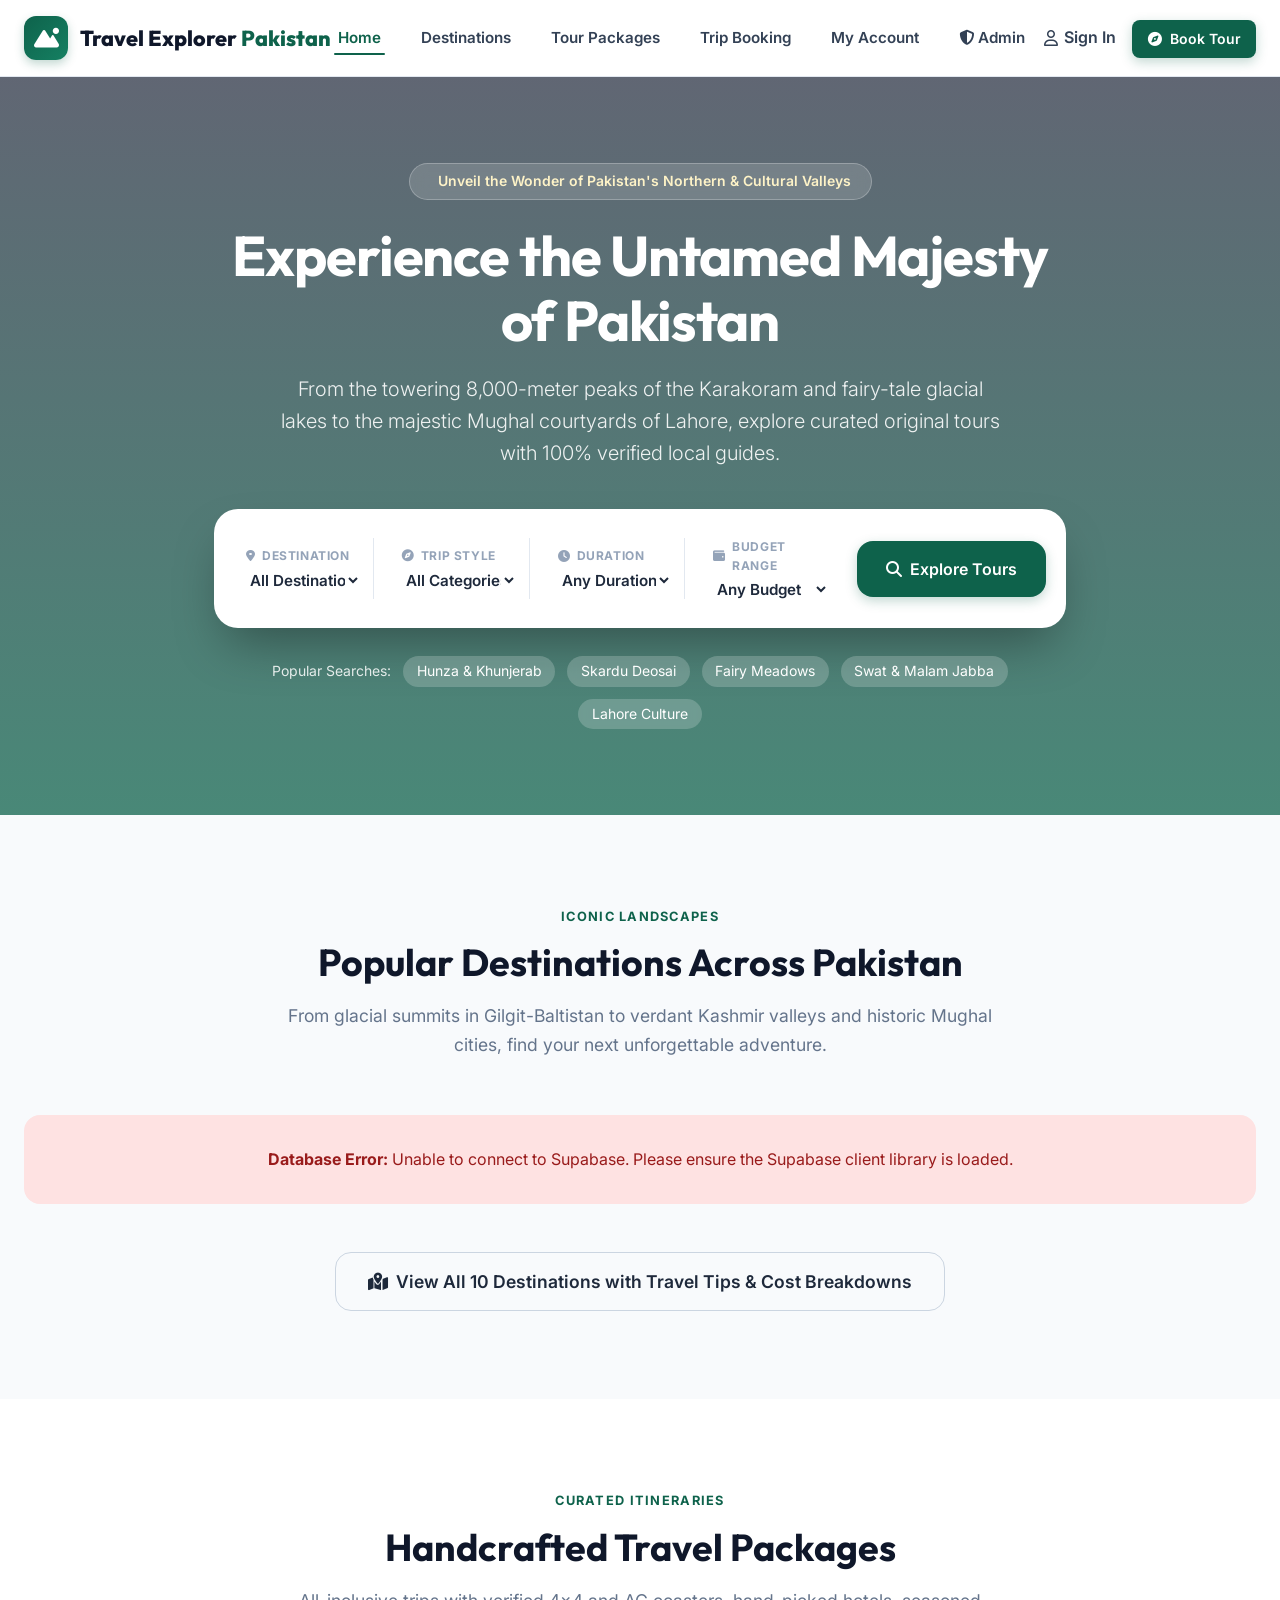
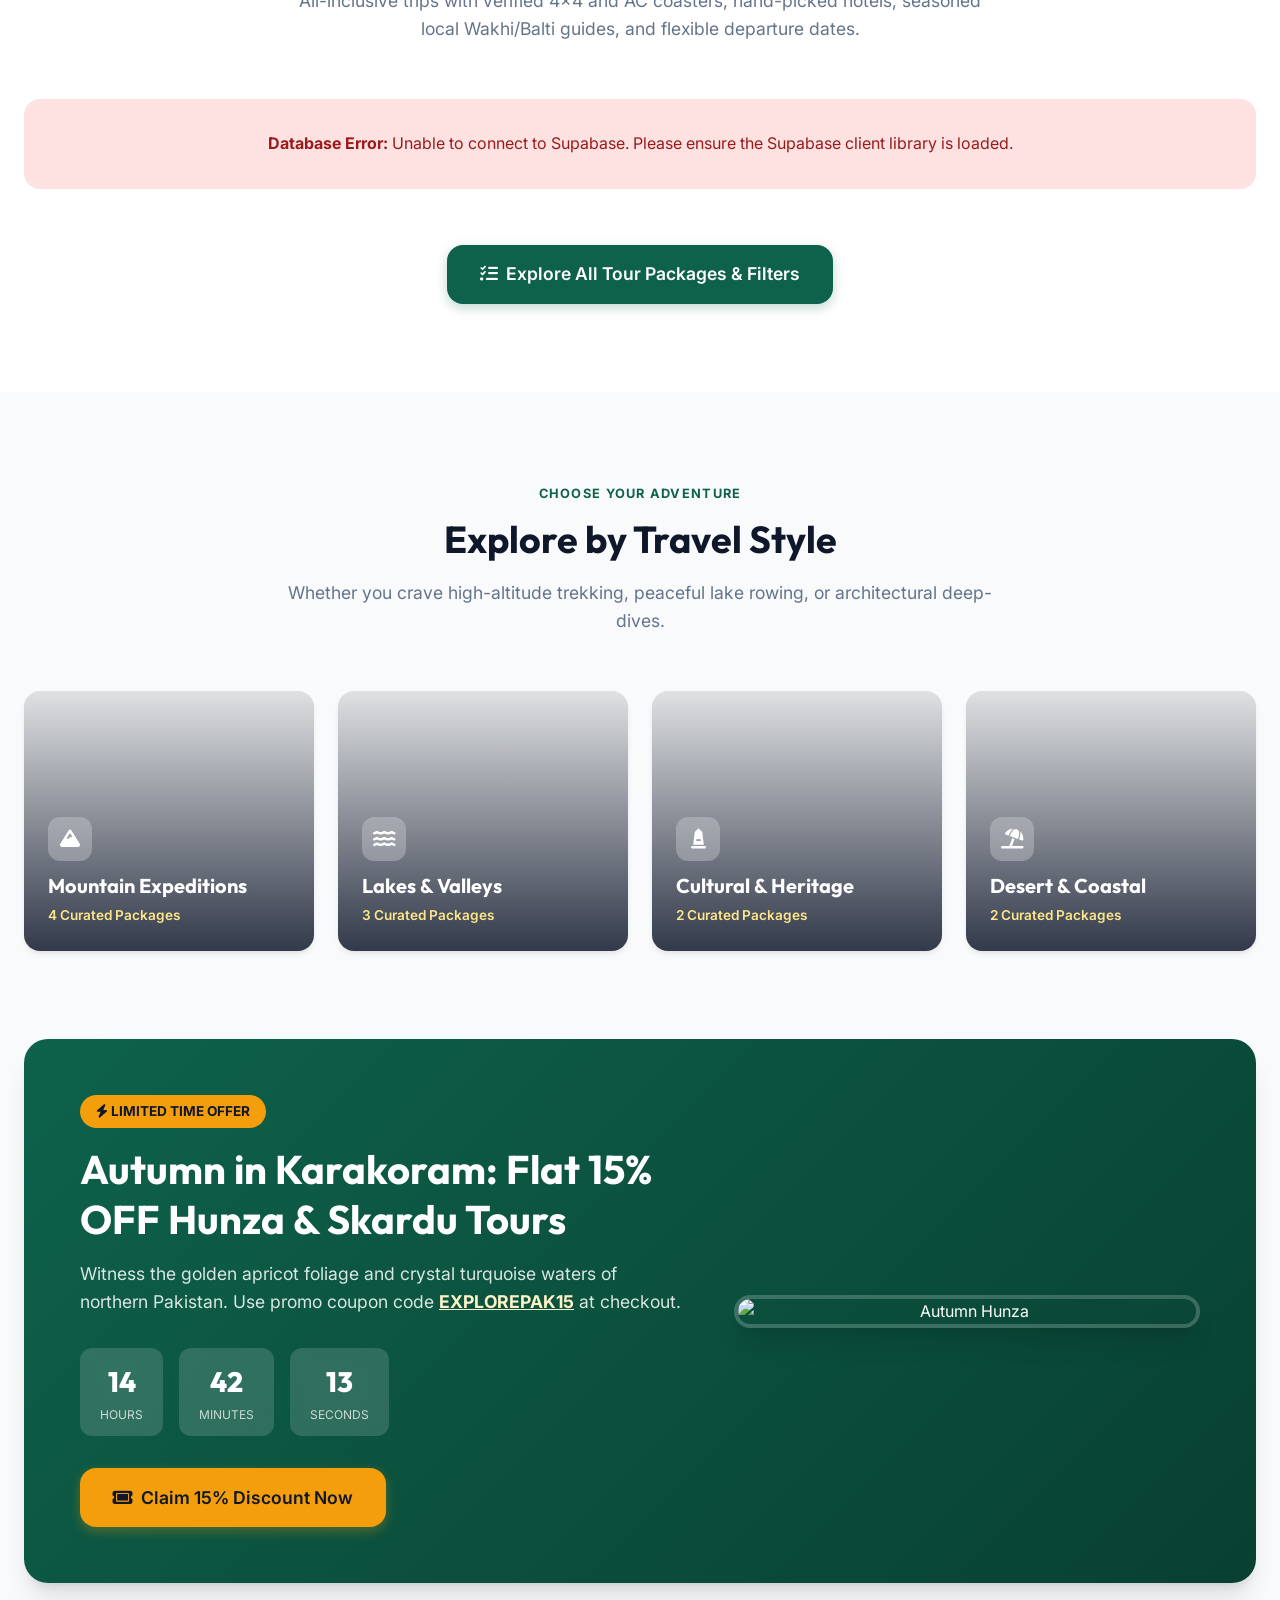
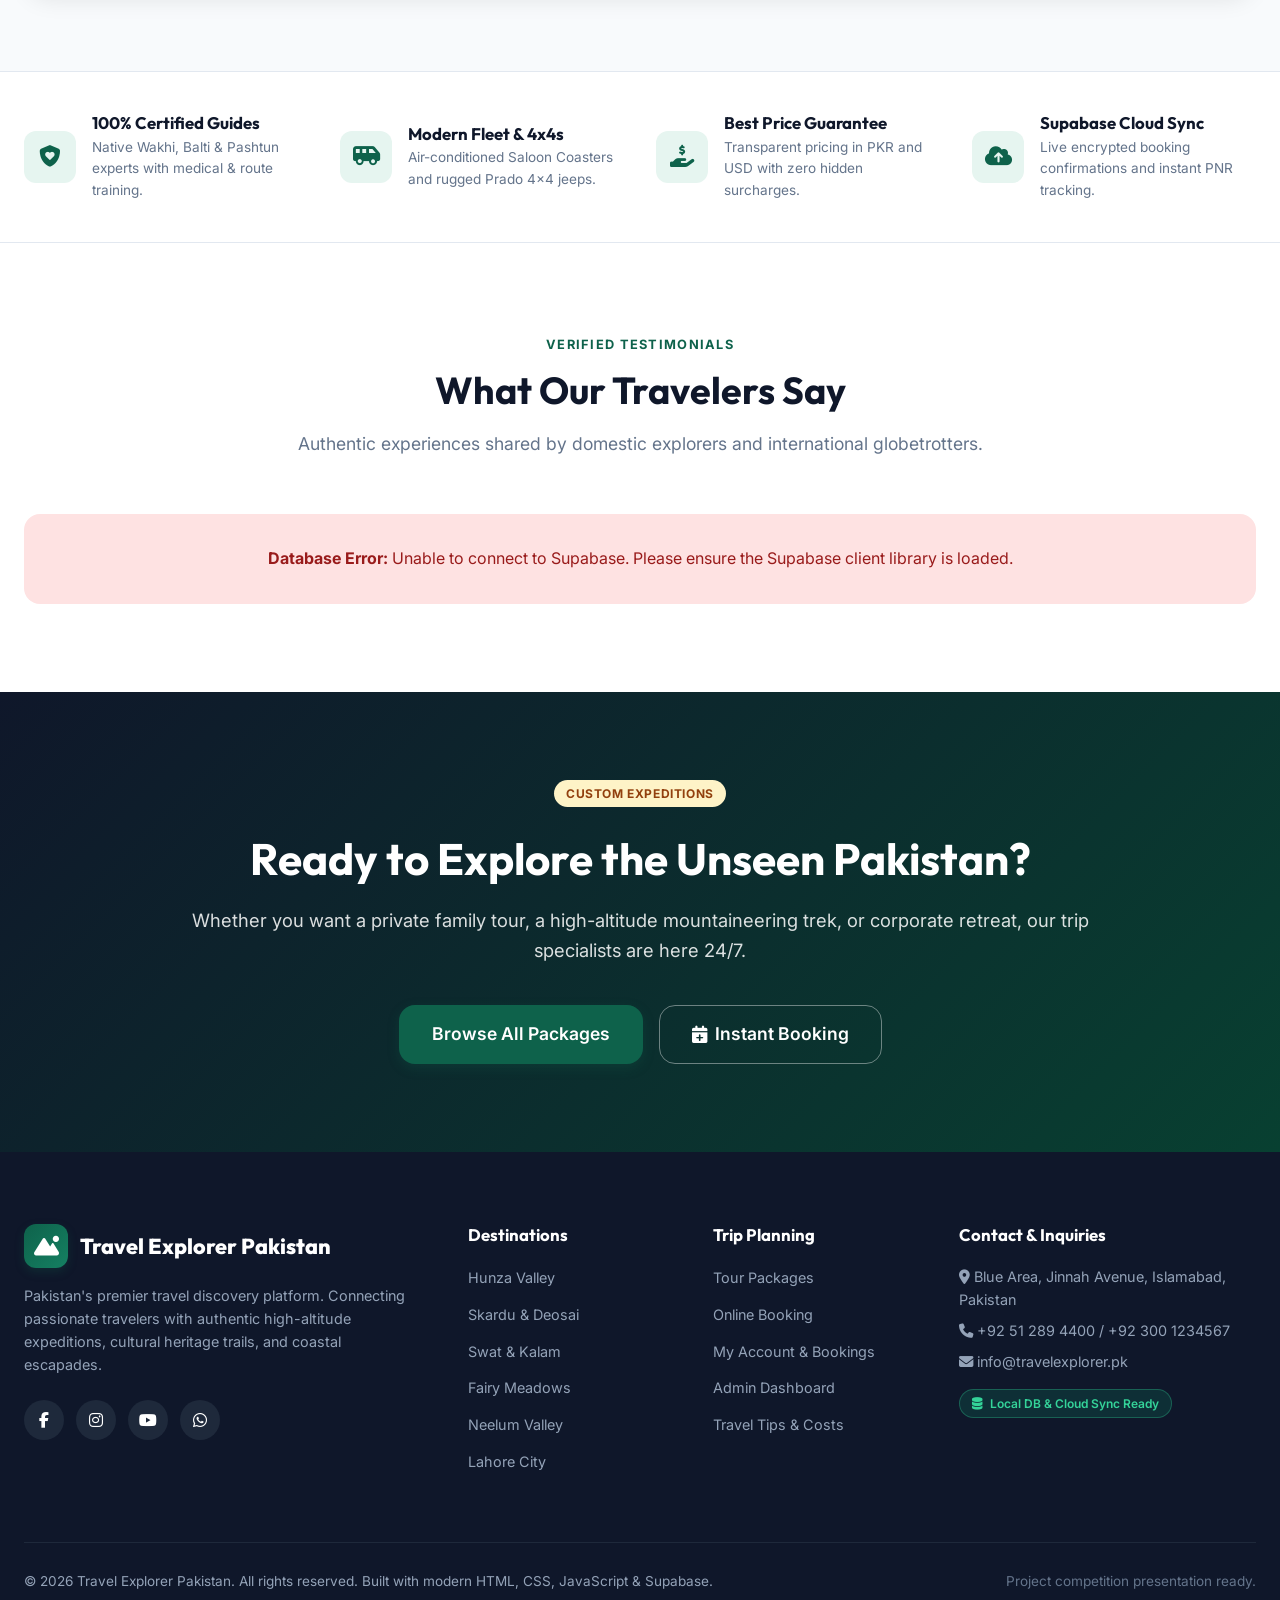
==== commit 22130b41: "first commit" ====
--- a/index.html
+++ b/index.html
@@ -473,110 +473,142 @@
   </div>
 
   <!-- Scripts -->
-  <script src="js/data.js"></script>
   <script src="js/supabase-config.js"></script>
   <script src="js/db.js"></script>
   <script src="js/auth.js"></script>
   <script src="js/main.js"></script>
   <script>
-    // Populate Home Page Content
+    // Populate Home Page Content directly from Supabase
     document.addEventListener("DOMContentLoaded", async () => {
-      // 1. Render Featured Destinations (Top 6)
-      const destinations = await TEP_DB.getDestinations();
+      // 1. Render Featured Destinations from Supabase public.destinations
       const destContainer = document.getElementById("home-destinations-container");
-      if (destContainer && destinations) {
-        destContainer.innerHTML = destinations.slice(0, 6).map(d => `
-          <div class="dest-card">
-            <div class="dest-card-image-wrap">
-              <img src="${d.image_url}" alt="${d.name}" class="dest-card-img" loading="lazy">
-              <span class="dest-badge-province">${d.province}</span>
-              <div class="dest-rating">
-                <i class="fa-solid fa-star text-accent"></i> ${d.rating || '4.9'}
-              </div>
-            </div>
-            <div class="dest-card-body">
-              <h3 class="dest-card-title">${d.name}</h3>
-              <p class="dest-card-tagline">${d.tagline || d.province}</p>
-              <p class="dest-card-desc">${d.description}</p>
-              
-              <div class="dest-meta-pills">
-                <span class="dest-meta-pill"><i class="fa-solid fa-mountain"></i> ${d.altitude || 'High Altitude'}</span>
-                <span class="dest-meta-pill"><i class="fa-regular fa-calendar-check"></i> ${d.best_time.split('(')[0]}</span>
-              </div>
-
-              <div class="dest-card-footer">
-                <div class="dest-price-box">
-                  <span class="dest-price-label">Est. Budget From</span>
-                  <span class="dest-price-val">PKR ${d.estimated_cost?.budget_pkr?.toLocaleString() || '25,000'}</span>
+      try {
+        const destinations = await TEP_DB.getDestinations();
+        if (destContainer) {
+          if (!destinations || destinations.length === 0) {
+            destContainer.innerHTML = `<div style="grid-column: 1 / -1; text-align: center; padding: 3rem; background: var(--white); border-radius: var(--radius-lg);"><p class="text-muted">No destinations found in Supabase database.</p></div>`;
+          } else {
+            destContainer.innerHTML = destinations.slice(0, 6).map(d => `
+              <div class="dest-card">
+                <div class="dest-card-image-wrap">
+                  <img src="${d.image_url}" alt="${d.name}" class="dest-card-img" loading="lazy">
+                  <span class="dest-badge-province">${d.province}</span>
+                  <div class="dest-rating">
+                    <i class="fa-solid fa-star text-accent"></i> ${d.rating || '4.9'}
+                  </div>
                 </div>
-                <div style="display: flex; gap: 0.5rem;">
-                  <button onclick="openDestinationModal('${d.id}')" class="btn btn-outline btn-sm">
-                    <i class="fa-regular fa-eye"></i> Details
-                  </button>
-                  <a href="packages.html?dest=${encodeURIComponent(d.id)}" class="btn btn-primary btn-sm">
-                    <i class="fa-solid fa-compass"></i> Tours
-                  </a>
+                <div class="dest-card-body">
+                  <h3 class="dest-card-title">${d.name}</h3>
+                  <p class="dest-card-tagline">${d.tagline || d.province}</p>
+                  <p class="dest-card-desc">${d.description}</p>
+                  
+                  <div class="dest-meta-pills">
+                    <span class="dest-meta-pill"><i class="fa-solid fa-mountain"></i> ${d.altitude || 'High Altitude'}</span>
+                    <span class="dest-meta-pill"><i class="fa-regular fa-calendar-check"></i> ${d.best_time ? d.best_time.split('(')[0] : 'Year-round'}</span>
+                  </div>
+
+                  <div class="dest-card-footer">
+                    <div class="dest-price-box">
+                      <span class="dest-price-label">Est. Budget From</span>
+                      <span class="dest-price-val">PKR ${d.estimated_cost?.budget_pkr?.toLocaleString() || '25,000'}</span>
+                    </div>
+                    <div style="display: flex; gap: 0.5rem;">
+                      <button onclick="openDestinationModal('${d.id}')" class="btn btn-outline btn-sm">
+                        <i class="fa-regular fa-eye"></i> Details
+                      </button>
+                      <a href="packages.html?dest=${encodeURIComponent(d.id)}" class="btn btn-primary btn-sm">
+                        <i class="fa-solid fa-compass"></i> Tours
+                      </a>
+                    </div>
+                  </div>
                 </div>
               </div>
-            </div>
-          </div>
-        `).join("");
+            `).join("");
+          }
+        }
+      } catch (err) {
+        console.error("Failed to load destinations from Supabase:", err);
+        if (destContainer) {
+          destContainer.innerHTML = `<div style="grid-column: 1 / -1; text-align: center; padding: 2rem; background: #fee2e2; color: #991b1b; border-radius: var(--radius-lg);"><strong>Database Error:</strong> ${err.message}</div>`;
+        }
       }
 
-      // 2. Render Featured Tour Packages (Top 3)
-      const packages = await TEP_DB.getPackages();
+      // 2. Render Featured Tour Packages from Supabase public.packages
       const pkgContainer = document.getElementById("home-packages-container");
-      if (pkgContainer && packages) {
-        pkgContainer.innerHTML = packages.slice(0, 3).map(p => `
-          <div class="pkg-card">
-            <div class="pkg-card-img-wrap">
-              <img src="${p.image_url}" alt="${p.title}" class="pkg-card-img" loading="lazy">
-              ${p.discount_percentage ? `<span class="pkg-discount-ribbon">${p.discount_percentage}% OFF</span>` : ''}
-              <span class="pkg-duration-pill"><i class="fa-regular fa-clock"></i> ${p.duration}</span>
-            </div>
-            <div class="pkg-card-body">
-              <div class="pkg-location-row">
-                <span><i class="fa-solid fa-location-dot text-primary"></i> ${p.destination_name}</span>
-                <span style="font-weight: 700; color: var(--accent);"><i class="fa-solid fa-star"></i> ${p.rating || '4.9'} (${p.reviews_count || 30})</span>
-              </div>
-              <h3 class="pkg-card-title">${p.title}</h3>
-              <ul class="pkg-features-list">
-                ${p.included_services.slice(0, 3).map(s => `<li><i class="fa-solid fa-circle-check"></i> ${s}</li>`).join("")}
-              </ul>
-              <div class="pkg-card-footer">
-                <div class="pkg-price-group">
-                  <span class="pkg-price-amount">PKR ${p.price_pkr.toLocaleString()}</span>
-                  <span class="pkg-price-usd">Approx. $${p.price_usd} USD / person</span>
+      try {
+        const packages = await TEP_DB.getPackages();
+        if (pkgContainer) {
+          if (!packages || packages.length === 0) {
+            pkgContainer.innerHTML = `<div style="grid-column: 1 / -1; text-align: center; padding: 3rem; background: var(--white); border-radius: var(--radius-lg);"><p class="text-muted">No tour packages found in Supabase database.</p></div>`;
+          } else {
+            pkgContainer.innerHTML = packages.slice(0, 3).map(p => `
+              <div class="pkg-card">
+                <div class="pkg-card-img-wrap">
+                  <img src="${p.image_url}" alt="${p.title}" class="pkg-card-img" loading="lazy">
+                  ${p.discount_percentage ? `<span class="pkg-discount-ribbon">${p.discount_percentage}% OFF</span>` : ''}
+                  <span class="pkg-duration-pill"><i class="fa-regular fa-clock"></i> ${p.duration}</span>
                 </div>
-                <div style="display: flex; gap: 0.5rem;">
-                  <a href="package-details.html?id=${p.id}" class="btn btn-outline btn-sm">Itinerary</a>
-                  <a href="booking.html?pkg=${p.id}" class="btn btn-primary btn-sm">Book</a>
+                <div class="pkg-card-body">
+                  <div class="pkg-location-row">
+                    <span><i class="fa-solid fa-location-dot text-primary"></i> ${p.destination_name}</span>
+                    <span style="font-weight: 700; color: var(--accent);"><i class="fa-solid fa-star"></i> ${p.rating || '4.9'} (${p.reviews_count || 30})</span>
+                  </div>
+                  <h3 class="pkg-card-title">${p.title}</h3>
+                  <ul class="pkg-features-list">
+                    ${(p.included_services || []).slice(0, 3).map(s => `<li><i class="fa-solid fa-circle-check"></i> ${s}</li>`).join("")}
+                  </ul>
+                  <div class="pkg-card-footer">
+                    <div class="pkg-price-group">
+                      <span class="pkg-price-amount">PKR ${Number(p.price_pkr).toLocaleString()}</span>
+                      <span class="pkg-price-usd">Approx. $${p.price_usd} USD / person</span>
+                    </div>
+                    <div style="display: flex; gap: 0.5rem;">
+                      <a href="package-details.html?id=${p.id}" class="btn btn-outline btn-sm">Itinerary</a>
+                      <a href="booking.html?pkg=${p.id}" class="btn btn-primary btn-sm">Book</a>
+                    </div>
+                  </div>
                 </div>
               </div>
-            </div>
-          </div>
-        `).join("");
+            `).join("");
+          }
+        }
+      } catch (err) {
+        console.error("Failed to load packages from Supabase:", err);
+        if (pkgContainer) {
+          pkgContainer.innerHTML = `<div style="grid-column: 1 / -1; text-align: center; padding: 2rem; background: #fee2e2; color: #991b1b; border-radius: var(--radius-lg);"><strong>Database Error:</strong> ${err.message}</div>`;
+        }
       }
 
-      // 3. Render Reviews
-      const reviews = await TEP_DB.getReviews();
+      // 3. Render Reviews from Supabase public.reviews
       const revContainer = document.getElementById("home-reviews-container");
-      if (revContainer && reviews) {
-        revContainer.innerHTML = reviews.slice(0, 3).map(r => `
-          <div class="review-card">
-            <div class="review-stars">
-              ${'<i class="fa-solid fa-star"></i>'.repeat(r.rating)}
-            </div>
-            <p class="review-text">"${r.comment}"</p>
-            <div class="reviewer-profile">
-              <div class="reviewer-avatar">${r.reviewer_name.substring(0, 2).toUpperCase()}</div>
-              <div>
-                <h4 class="reviewer-name">${r.reviewer_name}</h4>
-                <span class="reviewer-trip"><i class="fa-solid fa-badge-check text-success"></i> Verified Traveler &bull; ${r.trip_date || '2026'}</span>
+      try {
+        const reviews = await TEP_DB.getReviews();
+        if (revContainer) {
+          if (!reviews || reviews.length === 0) {
+            revContainer.innerHTML = `<div style="grid-column: 1 / -1; text-align: center; padding: 2rem;"><p class="text-muted">No reviews recorded in Supabase yet.</p></div>`;
+          } else {
+            revContainer.innerHTML = reviews.slice(0, 3).map(r => `
+              <div class="review-card">
+                <div class="review-stars">
+                  ${'<i class="fa-solid fa-star"></i>'.repeat(r.rating || 5)}
+                </div>
+                <p class="review-text">"${r.comment}"</p>
+                <div class="reviewer-profile">
+                  <div class="reviewer-avatar">${(r.reviewer_name || 'G').substring(0, 2).toUpperCase()}</div>
+                  <div>
+                    <h4 class="reviewer-name">${r.reviewer_name}</h4>
+                    <span class="reviewer-trip"><i class="fa-solid fa-badge-check text-success"></i> Verified Traveler &bull; ${r.trip_date || '2026'}</span>
+                  </div>
+                </div>
               </div>
-            </div>
-          </div>
-        `).join("");
+            `).join("");
+          }
+        }
+      } catch (err) {
+        console.error("Failed to load reviews from Supabase:", err);
+        if (revContainer) {
+          revContainer.innerHTML = `<div style="grid-column: 1 / -1; text-align: center; padding: 2rem; background: #fee2e2; color: #991b1b; border-radius: var(--radius-lg);"><strong>Database Error:</strong> ${err.message}</div>`;
+        }
       }
     });
   </script>
